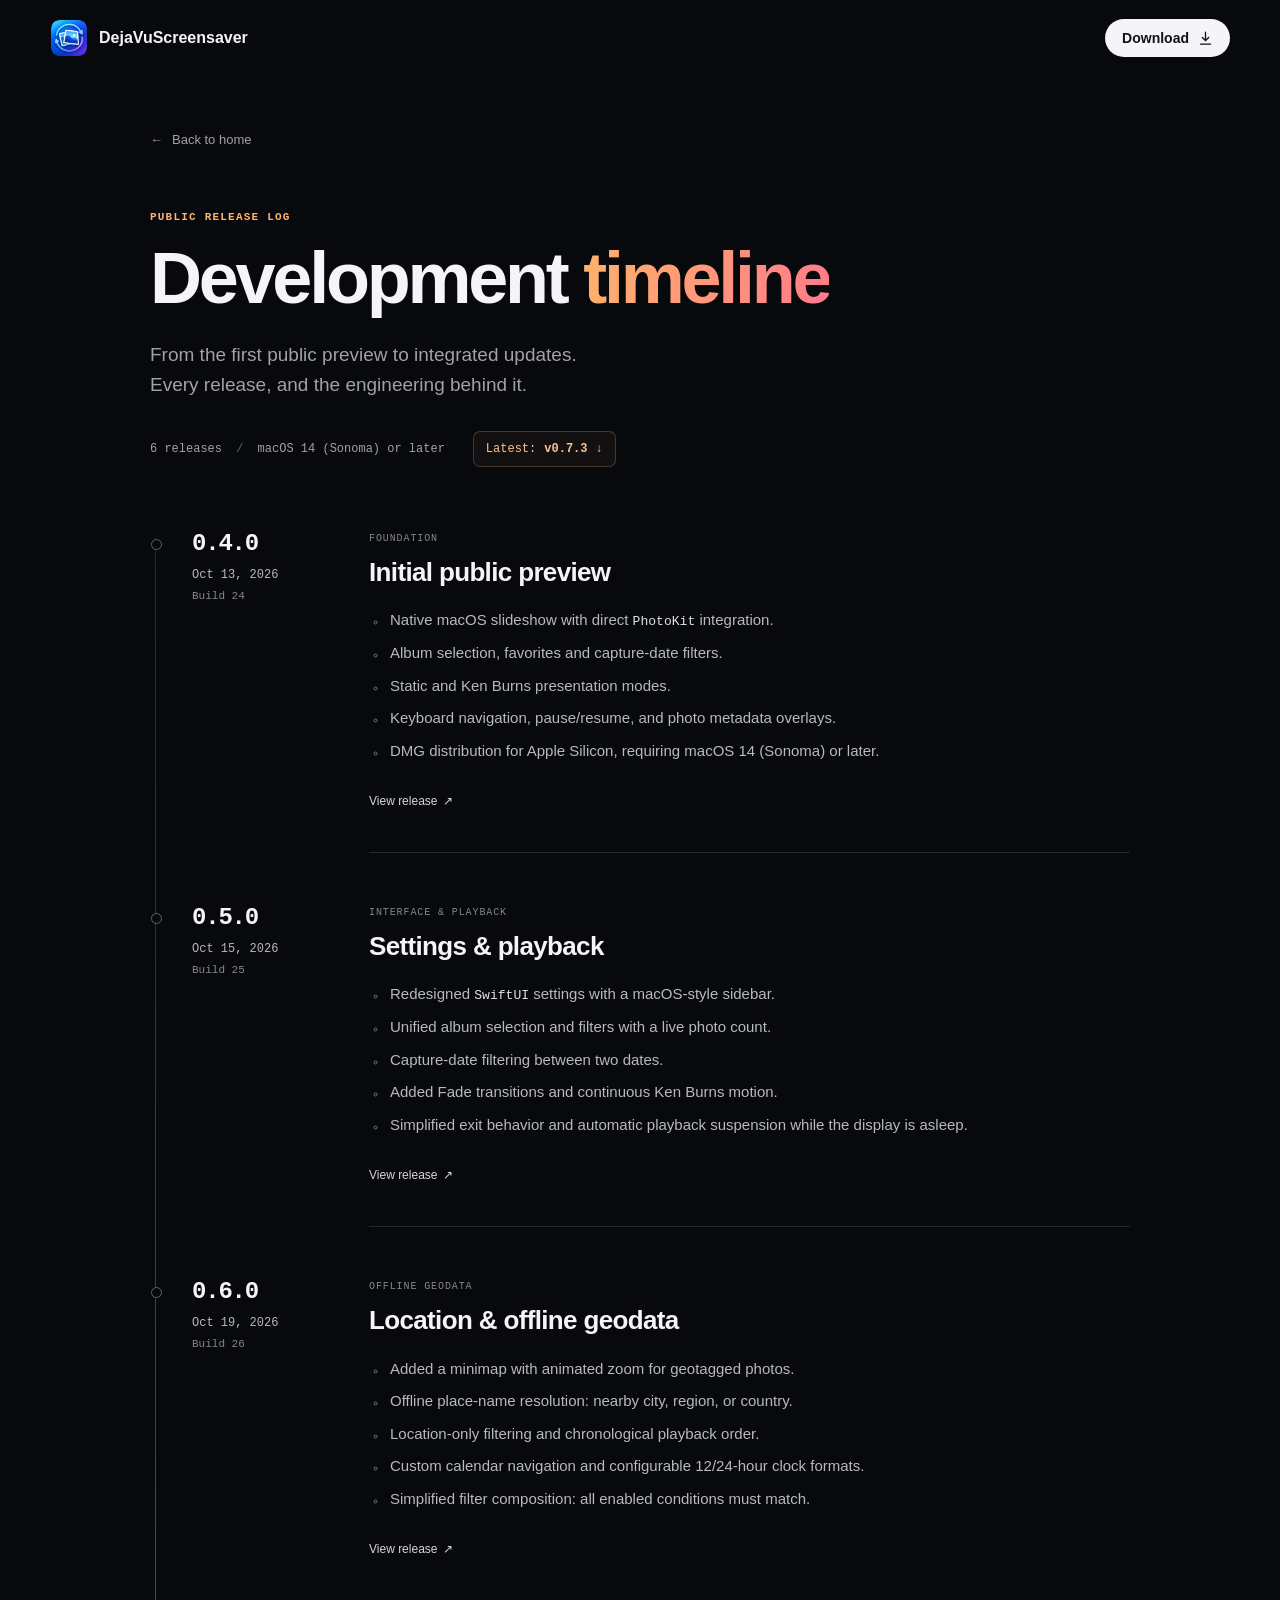
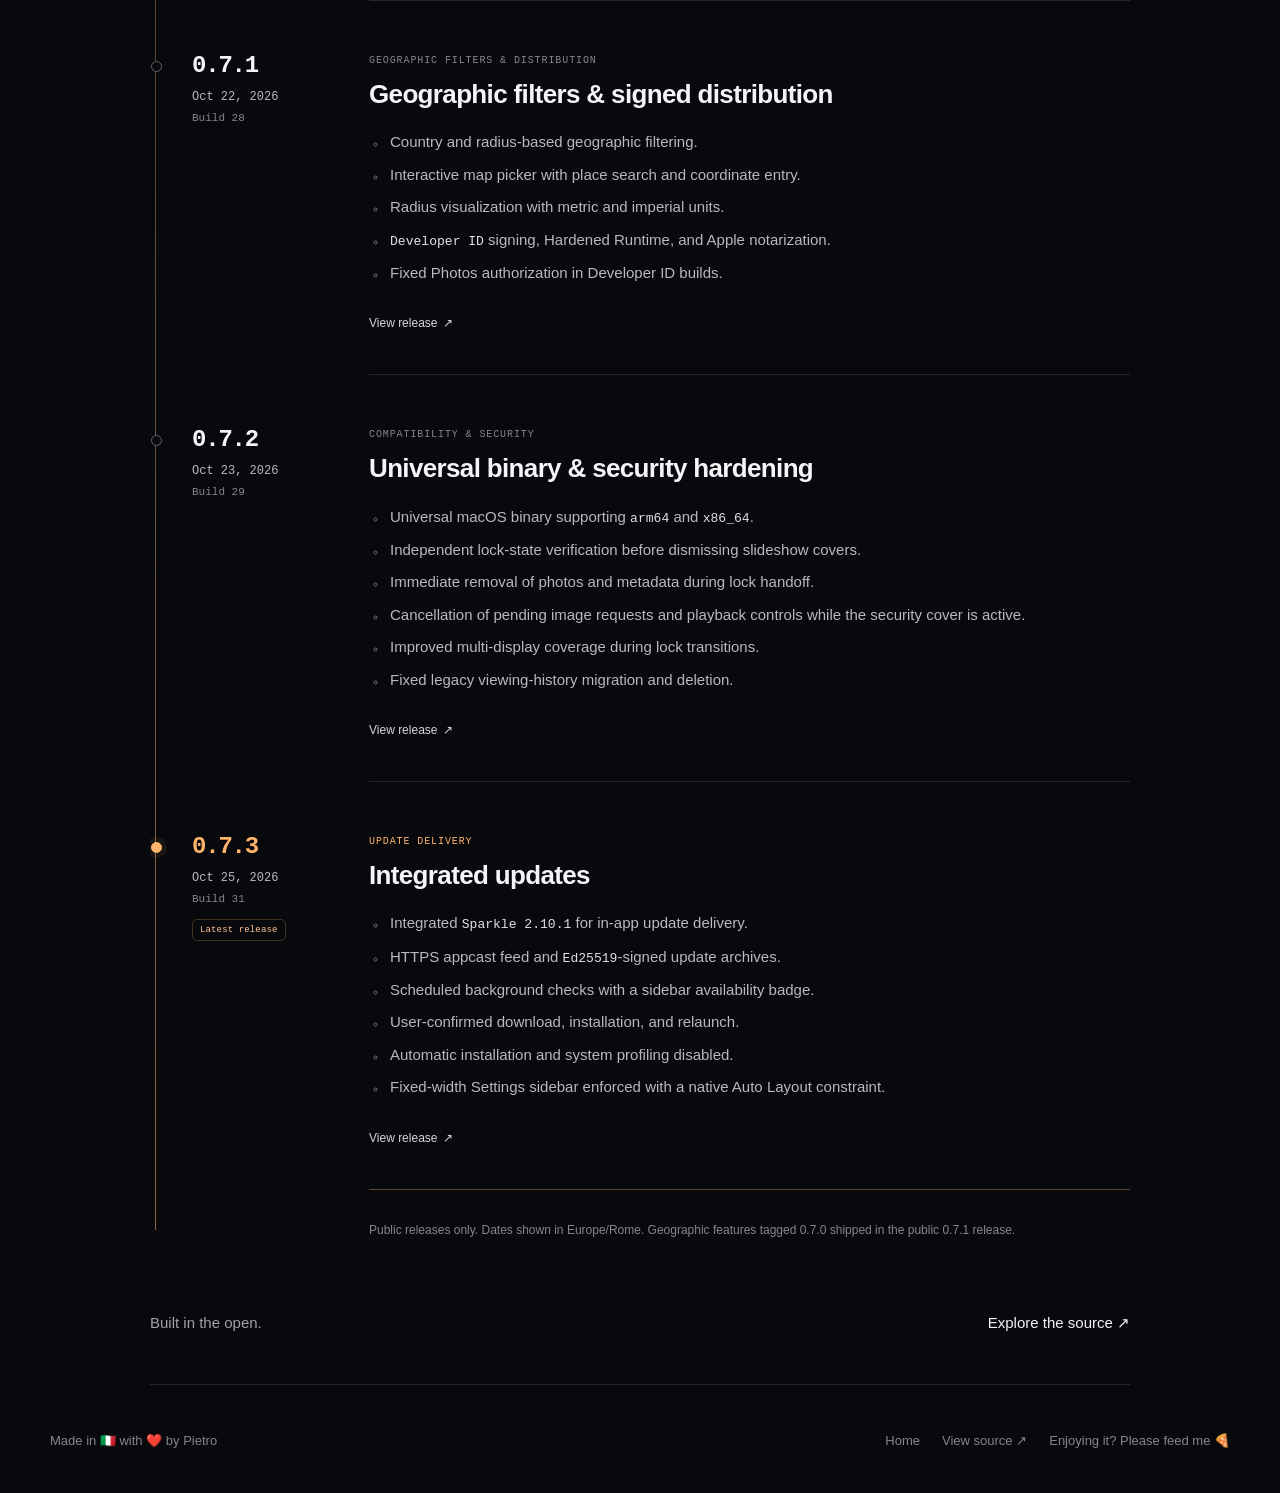
==== development-timeline.html @ b0cbb71b "Include Sonoma name in macOS 14 requirements" ====
<!doctype html>
<html lang="en">
<head>
  <meta charset="utf-8">
  <meta name="viewport" content="width=device-width, initial-scale=1">
  <meta http-equiv="Content-Security-Policy" content="default-src 'self'; script-src 'none'; style-src 'self'; img-src 'self'; object-src 'none'; base-uri 'none'; form-action 'none'">
  <meta name="description" content="The DejaVuScreensaver development timeline: public releases, native macOS features, security improvements, and integrated updates.">
  <meta name="theme-color" content="#08090c">
  <title>Development timeline — DejaVuScreensaver</title>
  <link rel="canonical" href="https://dejavuscreensaver.github.io/development-timeline.html">
  <link rel="icon" href="assets/app-icon.png">
  <link rel="stylesheet" href="styles.css?v=20261023c">
  <link rel="stylesheet" href="timeline.css?v=20261025">
</head>
<body class="timeline-page">
  <a class="skip-link" href="#timeline">Skip to releases</a>
  <header class="nav shell">
    <a class="brand" href="index.html" aria-label="DejaVuScreensaver home">
      <img src="assets/app-icon.png" alt="" width="38" height="38">
      <span>DejaVuScreensaver</span>
    </a>
    <nav aria-label="Primary navigation">
      <a class="nav-download" href="https://github.com/DejaVuScreensaver/DejaVuScreensaver/releases/latest/download/DejaVuScreensaver.dmg" target="_blank" rel="noopener noreferrer">
        <span>Download</span>
        <svg viewBox="0 0 24 24" aria-hidden="true"><path d="M12 3v12m0 0 4.5-4.5M12 15l-4.5-4.5M5 20h14"/></svg>
      </a>
    </nav>
  </header>

  <main class="timeline-shell shell">
    <header class="timeline-intro">
      <a class="back-link" href="index.html"><span aria-hidden="true">←</span> Back to home</a>
      <p class="eyebrow">Public release log</p>
      <h1>Development <span>timeline</span></h1>
      <p class="timeline-lede">From the first public preview to integrated updates.<br> Every release, and the engineering behind it.</p>
      <div class="timeline-summary">
        <span>6 releases <span aria-hidden="true">/</span> macOS 14 (Sonoma) or later</span>
        <a href="#v0-7-3">Latest: <strong>v0.7.3</strong> <span aria-hidden="true">↓</span></a>
      </div>
    </header>

    <ol class="release-timeline" id="timeline" aria-label="Public releases, oldest to newest">
      <li class="timeline-entry" id="v0-4-0">
        <div class="release-meta">
          <span class="release-version-label">0.4.0</span>
          <time datetime="2026-10-13">Oct 13, 2026</time>
          <span class="release-build">Build 24</span>
        </div>
        <article class="release-content" aria-labelledby="release-040-title">
          <p class="release-category">Foundation</p>
          <h2 id="release-040-title">Initial public preview</h2>
          <ul>
            <li>Native macOS slideshow with direct <code>PhotoKit</code> integration.</li>
            <li>Album selection, favorites and capture-date filters.</li>
            <li>Static and Ken Burns presentation modes.</li>
            <li>Keyboard navigation, pause/resume, and photo metadata overlays.</li>
            <li>DMG distribution for Apple Silicon, requiring macOS 14 (Sonoma) or later.</li>
          </ul>
          <a class="release-link" href="https://github.com/DejaVuScreensaver/DejaVuScreensaver/releases/tag/v0.4.0" target="_blank" rel="noopener noreferrer" aria-label="View the 0.4.0 release on GitHub">View release <span aria-hidden="true">↗</span></a>
        </article>
      </li>

      <li class="timeline-entry" id="v0-5-0">
        <div class="release-meta">
          <span class="release-version-label">0.5.0</span>
          <time datetime="2026-10-15">Oct 15, 2026</time>
          <span class="release-build">Build 25</span>
        </div>
        <article class="release-content" aria-labelledby="release-050-title">
          <p class="release-category">Interface &amp; playback</p>
          <h2 id="release-050-title">Settings &amp; playback</h2>
          <ul>
            <li>Redesigned <code>SwiftUI</code> settings with a macOS-style sidebar.</li>
            <li>Unified album selection and filters with a live photo count.</li>
            <li>Capture-date filtering between two dates.</li>
            <li>Added Fade transitions and continuous Ken Burns motion.</li>
            <li>Simplified exit behavior and automatic playback suspension while the display is asleep.</li>
          </ul>
          <a class="release-link" href="https://github.com/DejaVuScreensaver/DejaVuScreensaver/releases/tag/v0.5.0" target="_blank" rel="noopener noreferrer" aria-label="View the 0.5.0 release on GitHub">View release <span aria-hidden="true">↗</span></a>
        </article>
      </li>

      <li class="timeline-entry" id="v0-6-0">
        <div class="release-meta">
          <span class="release-version-label">0.6.0</span>
          <time datetime="2026-10-19">Oct 19, 2026</time>
          <span class="release-build">Build 26</span>
        </div>
        <article class="release-content" aria-labelledby="release-060-title">
          <p class="release-category">Offline geodata</p>
          <h2 id="release-060-title">Location &amp; offline geodata</h2>
          <ul>
            <li>Added a minimap with animated zoom for geotagged photos.</li>
            <li>Offline place-name resolution: nearby city, region, or country.</li>
            <li>Location-only filtering and chronological playback order.</li>
            <li>Custom calendar navigation and configurable 12/24-hour clock formats.</li>
            <li>Simplified filter composition: all enabled conditions must match.</li>
          </ul>
          <a class="release-link" href="https://github.com/DejaVuScreensaver/DejaVuScreensaver/releases/tag/v0.6.0" target="_blank" rel="noopener noreferrer" aria-label="View the 0.6.0 release on GitHub">View release <span aria-hidden="true">↗</span></a>
        </article>
      </li>

      <li class="timeline-entry" id="v0-7-1">
        <div class="release-meta">
          <span class="release-version-label">0.7.1</span>
          <time datetime="2026-10-22">Oct 22, 2026</time>
          <span class="release-build">Build 28</span>
        </div>
        <article class="release-content" aria-labelledby="release-071-title">
          <p class="release-category">Geographic filters &amp; distribution</p>
          <h2 id="release-071-title">Geographic filters &amp; signed distribution</h2>
          <ul>
            <li>Country and radius-based geographic filtering.</li>
            <li>Interactive map picker with place search and coordinate entry.</li>
            <li>Radius visualization with metric and imperial units.</li>
            <li><code>Developer ID</code> signing, Hardened Runtime, and Apple notarization.</li>
            <li>Fixed Photos authorization in Developer ID builds.</li>
          </ul>
          <a class="release-link" href="https://github.com/DejaVuScreensaver/DejaVuScreensaver/releases/tag/v0.7.1" target="_blank" rel="noopener noreferrer" aria-label="View the 0.7.1 release on GitHub">View release <span aria-hidden="true">↗</span></a>
        </article>
      </li>

      <li class="timeline-entry" id="v0-7-2">
        <div class="release-meta">
          <span class="release-version-label">0.7.2</span>
          <time datetime="2026-10-23">Oct 23, 2026</time>
          <span class="release-build">Build 29</span>
        </div>
        <article class="release-content" aria-labelledby="release-072-title">
          <p class="release-category">Compatibility &amp; security</p>
          <h2 id="release-072-title">Universal binary &amp; security hardening</h2>
          <ul>
            <li>Universal macOS binary supporting <code>arm64</code> and <code>x86_64</code>.</li>
            <li>Independent lock-state verification before dismissing slideshow covers.</li>
            <li>Immediate removal of photos and metadata during lock handoff.</li>
            <li>Cancellation of pending image requests and playback controls while the security cover is active.</li>
            <li>Improved multi-display coverage during lock transitions.</li>
            <li>Fixed legacy viewing-history migration and deletion.</li>
          </ul>
          <a class="release-link" href="https://github.com/DejaVuScreensaver/DejaVuScreensaver/releases/tag/v0.7.2" target="_blank" rel="noopener noreferrer" aria-label="View the 0.7.2 release on GitHub">View release <span aria-hidden="true">↗</span></a>
        </article>
      </li>

      <li class="timeline-entry is-latest" id="v0-7-3">
        <div class="release-meta">
          <span class="release-version-label">0.7.3</span>
          <time datetime="2026-10-25">Oct 25, 2026</time>
          <span class="release-build">Build 31</span>
          <span class="latest-badge">Latest release</span>
        </div>
        <article class="release-content" aria-labelledby="release-073-title">
          <p class="release-category">Update delivery</p>
          <h2 id="release-073-title">Integrated updates</h2>
          <ul>
            <li>Integrated <code>Sparkle 2.10.1</code> for in-app update delivery.</li>
            <li>HTTPS appcast feed and <code>Ed25519</code>-signed update archives.</li>
            <li>Scheduled background checks with a sidebar availability badge.</li>
            <li>User-confirmed download, installation, and relaunch.</li>
            <li>Automatic installation and system profiling disabled.</li>
            <li>Fixed-width Settings sidebar enforced with a native Auto Layout constraint.</li>
          </ul>
          <a class="release-link" href="https://github.com/DejaVuScreensaver/DejaVuScreensaver/releases/tag/v0.7.3" target="_blank" rel="noopener noreferrer" aria-label="View the 0.7.3 release on GitHub">View release <span aria-hidden="true">↗</span></a>
        </article>
      </li>
    </ol>
    <p class="timeline-note">Public releases only. Dates shown in Europe/Rome. Geographic features tagged 0.7.0 shipped in the public 0.7.1 release.</p>
    <div class="timeline-end">
      <span>Built in the open.</span>
      <a href="https://github.com/DejaVuScreensaver/DejaVuScreensaver" target="_blank" rel="noopener noreferrer">Explore the source <span aria-hidden="true">↗</span></a>
    </div>
  </main>

  <footer class="shell">
    <span>Made in 🇮🇹 with ❤️ by <a href="https://www.linkedin.com/in/pietro-michelini-dev/" target="_blank" rel="noopener noreferrer">Pietro</a></span>
    <div>
      <a href="index.html">Home</a>
      <a href="https://github.com/DejaVuScreensaver/DejaVuScreensaver" target="_blank" rel="noopener noreferrer">View source ↗</a>
      <a href="https://ko-fi.com/feedpippopizza">Enjoying it? Please feed me 🍕</a>
    </div>
  </footer>
</body>
</html>
---- styles.css ----
:root {
  color-scheme: dark;
  --bg: #08090c;
  --surface: #121318;
  --surface-2: #1a1b21;
  --line: rgba(255, 255, 255, .12);
  --text: #f5f5f7;
  --muted: #a1a1a8;
  --blue: #78a2ff;
  --max: 1180px;
}

* { box-sizing: border-box; }
html { scroll-behavior: smooth; }
body {
  margin: 0;
  background: var(--bg);
  color: var(--text);
  font-family: -apple-system, BlinkMacSystemFont, "SF Pro Text", "Helvetica Neue", Helvetica, Arial, sans-serif;
  -webkit-font-smoothing: antialiased;
}
a { color: inherit; }
button, a { -webkit-tap-highlight-color: transparent; }
.shell { width: min(calc(100% - 48px), var(--max)); margin-inline: auto; }

.nav { height: 76px; display: flex; align-items: center; justify-content: space-between; }
.brand { display: flex; align-items: center; gap: 11px; text-decoration: none; font-weight: 680; }
.brand img { border-radius: 10px; }
.nav nav { display: flex; align-items: center; gap: 26px; }
.nav nav a { color: var(--muted); text-decoration: none; font-size: 14px; }
.nav nav a:hover { color: var(--text); }
.nav-download { display: inline-flex; align-items: center; gap: 8px; }
.nav nav .nav-download { min-height: 38px; padding: 0 16px 0 17px; border-radius: 999px; background: var(--text); color: #111216; font-weight: 650; }
.nav nav .nav-download:hover { background: #fff; color: #111216; }
.nav-download svg, .button svg { width: 17px; height: 17px; flex: 0 0 auto; display: block; fill: none; stroke: currentColor; stroke-width: 1.9; stroke-linecap: round; stroke-linejoin: round; }

.hero { min-height: 650px; padding: 110px 0 120px; display: grid; grid-template-columns: minmax(0, 1fr) minmax(0, 1fr); gap: 56px; align-items: center; }
.hero-copy { max-width: 900px; }
.eyebrow { margin: 0 0 18px; color: #9cb7ff; font-size: 12px; font-weight: 720; letter-spacing: .11em; text-transform: uppercase; }
.eyebrow a { color: inherit; text-decoration: underline; text-decoration-color: rgba(156,183,255,.4); text-underline-offset: 3px; }
.eyebrow a:hover { color: #c3d3ff; text-decoration-color: currentColor; }
h1, h2, h3, p { margin-top: 0; }
.hero h1 { max-width: 860px; margin-bottom: 28px; font-family: -apple-system, BlinkMacSystemFont, "SF Pro Display", "Helvetica Neue", Helvetica, Arial, sans-serif; font-size: clamp(44px, 4.6vw, 66px); font-weight: 700; line-height: 1.02; letter-spacing: -.035em; }
.hero-phrase { display: block; }
.hero-phrase span { display: inline-block; padding-bottom: .1em; margin-bottom: -.1em; -webkit-background-clip: text; background-clip: text; color: transparent; animation: wordIn 2.7s cubic-bezier(.2, .7, .2, 1) both; }
.hero-phrase span:nth-child(1) { background-image: linear-gradient(90deg, #ffb36b, #ffa073); animation-delay: .75s; }
.hero-phrase span:nth-child(2) { background-image: linear-gradient(90deg, #ffa073, #ff8d7e); animation-delay: 1.35s; }
.hero-phrase span:nth-child(3) { background-image: linear-gradient(90deg, #ff8d7e, #ff7a8a); animation-delay: 1.95s; }
@keyframes wordIn { from { opacity: 0; transform: translateY(.4em); filter: blur(10px); } to { opacity: 1; transform: none; filter: blur(0); } }
/* Hero, right column: Apple Community posts, styled like the forum, dropped onto a pile one at a time (script.js). */
main { overflow-x: clip; }
.hero-posts { min-width: 0; }
.hero-posts-title { margin: 0 0 4px; color: #d6d6db; font-size: 15px; font-weight: 600; text-align: center; }
.hero-posts-sub { margin: 0 0 6px; color: var(--muted); font-size: 13px; text-align: center; }
.post-pile { position: relative; min-height: 460px; }
.post { position: absolute; top: 24px; left: 0; right: 0; max-width: 540px; margin: 0 auto; padding: 1.6em 1.75em 1.5em; display: block; border-radius: 14px; background: #fff; color: #1d1d1f; font: 400 15px/1.47 -apple-system, BlinkMacSystemFont, "SF Pro Text", "Helvetica Neue", Helvetica, Arial, sans-serif; letter-spacing: -.022em; text-decoration: none; box-shadow: 0 22px 48px rgba(0,0,0,.5), 0 2px 6px rgba(0,0,0,.3); opacity: 0; transition: transform .8s cubic-bezier(.2, .8, .2, 1), opacity .5s ease; }
.post:first-child { opacity: 1; }
.post-author { display: flex; align-items: center; gap: .75em; }
.post-avatar { flex: none; width: 2.65em; height: 2.65em; display: grid; place-items: center; border-radius: 50%; background: linear-gradient(#a6a6ab, #858589); color: #fff; font: 600 1.15em/1 ui-rounded, "SF Pro Rounded", -apple-system, BlinkMacSystemFont, "Helvetica Neue", Arial, sans-serif; letter-spacing: 0; }
.post-author b { color: #333; font-weight: 600; }
.post-muted { color: #6e6e73; }
.post-author small, .post-sig, .post-time { display: block; color: #6e6e73; font-size: .706em; letter-spacing: -.01em; line-height: 1.33; }
.post-title { display: block; margin: .5em 0 .35em; font: 600 1.88em/1.125 -apple-system, BlinkMacSystemFont, "SF Pro Display", "Helvetica Neue", Helvetica, Arial, sans-serif; letter-spacing: .004em; }
.post-body { display: block; margin-bottom: 1em; }
.post-sig { margin-bottom: .3em; font-style: italic; }
.post mark { padding: 0 .1em; background: linear-gradient(rgba(255, 214, 10, .55), rgba(255, 214, 10, .55)) no-repeat 0 0 / 0 100%; color: inherit; }
.post.is-top mark { background-size: 100% 100%; transition: background-size .9s ease .7s; }
.post-actions { display: flex; align-items: center; gap: .7em; margin-top: 1.4em; }
.post-metoo, .post-reply { padding: .47em .94em; border: 1px solid #0066cc; border-radius: 980px; color: #0066cc; line-height: 1.18; white-space: nowrap; }
.post-metoo svg { width: 1.1em; height: 1.1em; margin-right: .15em; vertical-align: -.15em; fill: none; stroke: currentColor; stroke-width: 1.6; stroke-linecap: round; stroke-linejoin: round; }
.post-reply { border-color: transparent; background: #0071e3; color: #fff; opacity: .42; }
.post-source { margin-left: auto; color: #0066cc; font-size: .87em; white-space: nowrap; }
.post:hover .post-source, .post:focus-visible .post-source { text-decoration: underline; }
.post:focus-visible { outline: 3px solid var(--blue); outline-offset: 4px; }
.pile-nav { display: flex; justify-content: center; gap: 12px; }
.pile-btn { width: 34px; height: 34px; display: grid; place-items: center; padding: 0; border: .5px solid rgba(255,255,255,.16); border-radius: 50%; background: rgba(255,255,255,.08); color: #f5f5f7; cursor: pointer; -webkit-backdrop-filter: blur(20px) saturate(1.8); backdrop-filter: blur(20px) saturate(1.8); box-shadow: inset 0 .5px 0 rgba(255,255,255,.12), 0 4px 12px rgba(0,0,0,.25); transition: background .15s ease, transform .15s ease; }
.pile-btn svg { width: 14px; height: 14px; fill: none; stroke: currentColor; stroke-width: 2; stroke-linecap: round; stroke-linejoin: round; }
.pile-btn:hover { background: rgba(255,255,255,.16); }
.pile-btn:active { background: rgba(255,255,255,.24); transform: scale(.92); transition-duration: .06s; }
.pile-btn:focus-visible { outline: 3px solid var(--blue); outline-offset: 2px; }
.lede { max-width: 730px; color: var(--muted); font-size: 21px; line-height: 1.55; }
kbd { padding: .1em .42em; border: 1px solid #44464d; border-bottom-width: 2px; border-radius: 6px; background: #24262c; color: #efeff1; font: inherit; font-size: .78em; }
.actions { display: flex; align-items: flex-start; flex-wrap: wrap; gap: 11px; margin-top: 34px; }
.download-action { display: grid; gap: 7px; }
.download-action small { color: #777981; font-size: 11px; text-align: center; }
.dl-count b { color: #c9cad0; font-weight: 600; font-variant-numeric: tabular-nums; }
.dl-count:not([hidden]) { animation: dlIn .6s ease both; }
@keyframes dlIn { from { opacity: 0; } to { opacity: 1; } }
.button { min-height: 50px; padding: 0 21px; border: 1px solid var(--line); border-radius: 999px; display: inline-flex; align-items: center; justify-content: center; gap: 18px; text-decoration: none; font-weight: 650; transition: transform .2s ease, background .2s ease; }
.button:hover { transform: translateY(-1px); }
.button.primary { background: var(--text); color: #111216; }
.button.secondary { gap: 10px; background: rgba(255,255,255,.055); color: #e6e6e8; }
.mobile-notice { display: none; }

.demo-section { --demo-fit: max(560px, (100svh - 101px) * .934); padding: 112px 0; border-top: 1px solid var(--line); }
.install { padding: 112px 0; border-top: 1px solid var(--line); }
.install h2 { margin-bottom: 0; font-family: -apple-system, BlinkMacSystemFont, "SF Pro Display", "Helvetica Neue", Helvetica, Arial, sans-serif; font-size: clamp(40px, 5.2vw, 67px); letter-spacing: -.03em; line-height: 1.05; }
.imac { --imac-w: min(92%, 1020px, var(--demo-fit)); position: relative; z-index: 4; width: var(--imac-w); margin: calc(var(--imac-w) * -.0973) auto 20px; filter: drop-shadow(0 38px 48px rgba(0,0,0,.42)); }
.imac::before { position: absolute; z-index: 0; top: -26%; bottom: -4%; left: 50%; width: min(134%, 100vw - 20px); transform: translateX(-50%); background: radial-gradient(closest-side, rgba(255, 204, 96, .12) 62%, rgba(255, 204, 96, .05) 82%, transparent); content: ""; pointer-events: none; }
.imac-photo { position: relative; z-index: 1; width: 100%; display: block; pointer-events: none; }
.demo-frame { position: absolute; z-index: 2; top: 13.8%; left: 4.1%; width: 91.8%; height: 51.8%; overflow: hidden; background: #000; }
.slide { position: absolute; inset: -2%; opacity: 0; background-size: cover; background-position: center; transition: opacity .7s ease; }
.slide.active { opacity: 1; }
.slide-one { background-image: linear-gradient(rgba(0,0,0,.03), rgba(0,0,0,.2)), url("assets/demo-dinner.jpg"); }
.slide-two { background-image: linear-gradient(rgba(0,0,0,.02), rgba(0,0,0,.19)), url("assets/demo-beach.jpg"); }
.slide-three { background-image: linear-gradient(rgba(0,0,0,.03), rgba(0,0,0,.2)), url("assets/demo-hike.jpg"); }
.demo-time { position: absolute; top: 6%; left: 50%; transform: translateX(-50%); font-size: clamp(30px, 4.2vw, 58px); font-weight: 600; letter-spacing: -.05em; text-shadow: 0 3px 22px rgba(0,0,0,.72); font-variant-numeric: tabular-nums; }
.demo-meta, .demo-count { position: absolute; bottom: 4%; padding: 10px 14px; border-radius: 999px; background: rgba(0,0,0,.55); backdrop-filter: blur(16px); font-size: clamp(11px, 1.15vw, 14px); }
.demo-meta { left: 3%; display: flex; gap: 8px 15px; flex-wrap: wrap; max-width: 70%; }
.demo-meta span + span::before { content: "·"; margin-right: 15px; color: #a8a8ad; }
.demo-count { right: 3%; }
.demo-frame.ken-burns .slide.active { animation: kenBurns 5s linear both; }
@keyframes kenBurns { from { transform: scale(1); } to { transform: scale(1.075) translate(1%, -1%); } }
/* Scales with the iMac (JS sets --panel-s, min .8) and moves up only if it would cover the arrow keys. */
.demo-settings-overlay { position: absolute; z-index: 4; top: min(78%, 110% - 327px * var(--panel-s, 1)); right: -2%; width: 428px; transform: scale(var(--panel-s, 1)); transform-origin: 100% 0; }
.demo-settings-window { overflow: hidden; border: 1px solid #55565b; border-radius: 12px; background: #292a2d; box-shadow: 0 28px 70px rgba(0,0,0,.58), 0 1px rgba(255,255,255,.1) inset; filter: none; }
.demo-settings-window .window-bar { height: 34px; }
.demo-settings-window .window-bar b { font-size: 11px; }
.demo-settings-body { padding: 16px; display: grid; gap: 13px; background: #292a2d; color: #ededf0; font-size: 12px; }
.setting-row { display: grid; grid-template-columns: 100px 1fr; align-items: center; gap: 12px; font-weight: 600; }
.segmented-control { padding: 2px; display: grid; grid-template-columns: 1fr 1fr; border: 1px solid #595a5f; border-radius: 7px; background: #393a3e; }
.segmented-control button { min-height: 27px; border: 0; border-radius: 5px; background: transparent; color: #d9d9dc; font: inherit; cursor: pointer; }
.segmented-control button.active { background: #77787c; color: white; box-shadow: 0 1px 2px rgba(0,0,0,.4); }
.setting-check { display: flex; align-items: center; gap: 8px; font-weight: 580; }
.setting-check input, .detail-options input { width: 16px; height: 16px; margin: 0; accent-color: #3285ed; }
.detail-options { margin: 0; padding: 12px; border: 1px solid #48494e; border-radius: 8px; display: grid; gap: 9px; background: rgba(255,255,255,.015); }
.detail-options legend { padding: 0 6px; color: #b7b7bc; font-size: 11px; }
.detail-options label { display: flex; align-items: center; gap: 8px; color: #dedee1; font-size: 11px; }
.demo-simplified-note { margin: 0; color: #777981; font-size: 10px; text-align: right; }
.demo-toolbar { position: relative; z-index: 3; width: min(54%, var(--demo-fit) * .625); margin: max(-88px, var(--demo-fit) * -.0863) auto 0; }
.space-label { margin-left: 7px; color: inherit; font-size: 12px; }
.keyboard-controls p { margin: 18px 0 0; color: #777981; font-size: 12px; text-align: center; }
.keyboard { position: relative; isolation: isolate; width: 100%; }
.keyboard img { width: 100%; display: block; filter: saturate(.72) brightness(.84); opacity: .9; }
.keyboard-key { position: absolute; z-index: 2; display: grid; place-items: center; border: 2px solid rgba(130,176,255,.92); border-radius: 7px; background: rgba(49,111,227,.3); color: white; font: 650 14px/1 -apple-system, BlinkMacSystemFont, sans-serif; cursor: pointer; box-shadow: 0 0 0 3px rgba(81,137,255,.18), 0 7px 16px rgba(0,0,0,.28); transition: background .18s ease, transform .18s ease, box-shadow .18s ease; }
.keyboard-key:hover, .keyboard-key:focus-visible { background: rgba(65,132,255,.58); box-shadow: 0 0 0 4px rgba(90,148,255,.28), 0 9px 20px rgba(0,0,0,.32); outline: none; }
.keyboard-key.active { background: rgba(255,255,255,.76); color: #0c1018; border-color: white; }
.keyboard-key:active, .keyboard-key.is-pressed { background: #fff; color: #0c1018; border-color: #fff; box-shadow: 0 0 0 4px rgba(255,255,255,.22), 0 0 22px rgba(255,255,255,.35); transform: translateY(2px); transition-duration: .06s; }
.key-space { left: 30.1%; top: 83.4%; width: 33.1%; height: 13.4%; display: flex; gap: 2px; }
.key-left { left: 79.5%; top: 83.4%; width: 6.05%; height: 13.4%; }
.key-right { left: 93.1%; top: 83.4%; width: 5.9%; height: 13.4%; }
.real-settings { width: min(100%, 681px); margin: 160px auto 0; }
.real-settings figcaption { margin-bottom: 20px; color: #777981; font-size: 12px; text-align: center; }
.real-settings-window { position: relative; border-radius: 13px; overflow: hidden; box-shadow: 0 22px 70px rgba(0,0,0,.55); }
.real-settings video { width: 100%; height: auto; display: block; }
.real-settings img { width: 100%; height: auto; display: block; }
.settings-reveal { position: relative; }
.mac-menubar { position: relative; z-index: 2; height: 29px; margin-bottom: 12px; display: flex; align-items: center; justify-content: flex-end; gap: 20px; padding-right: 6px; color: #fff; font: 500 13px/1 -apple-system, BlinkMacSystemFont, "SF Pro Text", "Helvetica Neue", sans-serif; }
.mac-menubar img { display: block; }
.mb-app { position: relative; display: grid; place-items: center; width: 40px; height: 22px; margin-right: -10px; border-radius: 999px; transition: background .08s; }
.mb-app.is-active { background: rgba(255,255,255,.22); }
.mb-clock { margin-left: 2px; white-space: pre; font-variant-numeric: tabular-nums; }
.mb-menu { position: absolute; top: 28px; left: -2px; width: 176px; padding: 5px; display: grid; border: 1px solid rgba(255,255,255,.14); border-radius: 12px; background: rgba(40,40,44,.86); -webkit-backdrop-filter: blur(24px) saturate(1.6); backdrop-filter: blur(24px) saturate(1.6); box-shadow: 0 12px 36px rgba(0,0,0,.55); font-weight: 400; letter-spacing: -.01em; opacity: 0; visibility: hidden; transition: opacity .12s, visibility .12s; }
.mb-app.is-open .mb-menu { opacity: 1; visibility: visible; }
.mb-app.is-closing .mb-menu { transition-duration: .25s; }
.mb-menu span { height: 24px; padding: 0 9px; display: flex; align-items: center; border-radius: 7px; color: rgba(255,255,255,.92); white-space: nowrap; }
.mb-menu span.is-hover { background: #2a62c9; color: #fff; }
.mb-menu .is-disabled { color: rgba(255,255,255,.32); }
.mb-menu i { height: 1px; margin: 5px 9px; background: rgba(255,255,255,.14); }
.mb-cursor { display: none; }
.settings-reveal.is-ready .mb-cursor { position: absolute; z-index: 3; top: 0; left: 0; display: block; width: 11px; height: 18px; filter: drop-shadow(0 1px 1.5px rgba(0,0,0,.45)); pointer-events: none; opacity: 0; transition: opacity .3s; }
.settings-reveal.is-playing .mb-cursor { opacity: 1; }
.settings-reveal.is-open .mb-cursor { opacity: 0; }
.settings-reveal.is-ready .real-settings-window { opacity: 0; transform: scale(.94); transform-origin: 50% 0; transition: opacity .3s ease, transform .45s cubic-bezier(.2, .8, .2, 1); }
.settings-reveal.is-open .real-settings-window { opacity: 1; transform: none; }
.install { display: grid; grid-template-columns: .78fr 1.22fr; gap: 74px; align-items: start; }
.install-copy { position: sticky; top: 40px; }
.install-toggle { display: none; }
.install-copy > p:not(.eyebrow) { margin-top: 25px; color: var(--muted); line-height: 1.6; }
.text-link { color: #b2c5ff; text-underline-offset: 4px; }
.install-steps { list-style: none; padding: 0; margin: 0; display: grid; gap: 16px; }
.install-steps li { min-height: 230px; padding: 26px; display: grid; grid-template-columns: 40px 1fr; gap: 16px 18px; border-top: 1px solid var(--line); }
.install-steps li:first-child { border-top: 0; }
.install-steps li:last-child { min-height: 0; padding-bottom: 0; }
.step-number { width: 34px; height: 34px; display: grid; place-items: center; border-radius: 50%; background: #272930; font-weight: 700; }
.step-copy strong { display: block; margin: 5px 0 8px; font-size: 19px; }
.step-copy p { margin-bottom: 0; color: var(--muted); line-height: 1.5; }
.finder-window, .settings-window, .security-panel, .warning-dialog { grid-column: 2; margin-top: 8px; border: 1px solid #515158; border-radius: 14px; overflow: hidden; background: #242529; box-shadow: 0 20px 50px rgba(0,0,0,.38), 0 1px rgba(255,255,255,.08) inset; }
.window-bar, .settings-toolbar { position: relative; height: 39px; display: grid; place-items: center; border-bottom: 1px solid #45464b; background: linear-gradient(#323338, #292a2e); }
.window-bar b { color: #d7d7da; font-size: 11px; font-weight: 560; }
.traffic-lights { position: absolute; left: 13px; display: flex; gap: 7px; }
.traffic-lights span { width: 11px; height: 11px; border-radius: 50%; background: #ff5f57; box-shadow: 0 .5px 1px rgba(0,0,0,.45); }
.traffic-lights span:nth-child(2) { background: #febc2e; }
.traffic-lights span:nth-child(3) { background: #28c840; }
.finder-content { min-height: 176px; padding: 25px 60px; display: flex; align-items: center; justify-content: space-between; background: #202125; }
.finder-item { min-width: 120px; display: grid; justify-items: center; gap: 10px; }
.finder-item img { width: 82px; height: 82px; object-fit: contain; }
.finder-item:first-child img { border-radius: 19px; }
.finder-item .applications-folder { width: 94px; height: 84px; border-radius: 0; }
.finder-item small { color: #ececef; font-size: 11px; text-shadow: 0 1px 3px rgba(0,0,0,.55); white-space: nowrap; }
.drag-arrow { color: #8a8b91; font-size: 32px; font-weight: 400; }
.settings-window { min-height: 275px; display: grid; grid-template: 39px 1fr / 37% 63%; background: #202125; }
.settings-toolbar { grid-column: 1 / -1; }
.settings-sidebar { padding: 12px 11px 15px; display: flex; flex-direction: column; gap: 4px; border-right: 1px solid #46474c; background: rgba(46,47,51,.92); color: #d1d1d5; font-size: 10px; }
.settings-title { display: flex; align-items: center; gap: 7px; margin: 0 3px 5px; color: #f3f3f5; }
.settings-title img { width: 23px; height: 23px; border-radius: 5px; }
.settings-title b { font-size: 12px; }
.settings-search { margin-bottom: 5px; padding: 5px 9px; border: 1px solid #505157; border-radius: 7px; background: #222327; color: #82838a; }
.settings-sidebar > span { padding: 6px 8px; border-radius: 7px; }
.settings-sidebar .selected { background: #0a74de; color: white; }
.settings-main { padding: 22px 20px; display: flex; flex-direction: column; gap: 12px; color: #d1d1d5; font-size: 10px; }
.settings-main > strong { margin-bottom: 3px; color: #f3f3f5; font-size: 17px; }
.settings-main > b { margin-top: 2px; color: #f1f1f3; font-size: 12px; }
.settings-group { display: grid; grid-template-columns: 1fr auto; border: 1px solid rgba(255,255,255,.08); border-radius: 9px; overflow: hidden; background: rgba(255,255,255,.055); }
.settings-group span, .settings-group i, .settings-group small { min-height: 29px; padding: 8px 10px; border-bottom: 1px solid rgba(255,255,255,.07); }
.settings-group span:nth-last-of-type(1), .settings-group i:last-child { border-bottom: 0; }
.settings-group i { color: #8f9097; font-size: 15px; font-style: normal; }
.settings-group small { grid-column: 1 / -1; color: #999aa1; font-size: 9px; }
.security-summary span { border-bottom: 0; }
.security-summary span { padding-right: 0; white-space: nowrap; }
.security-summary { display: flex; flex-wrap: wrap; align-items: center; justify-content: space-between; }
.security-summary small { grid-column: auto; border-bottom: 0; color: #d6d6da; font-size: 10px; }
.security-summary small, .allowed-row small { display: flex; align-items: center; gap: 6px; }
.popup-icon { flex: 0 0 auto; width: 15px; height: 15px; padding: 2px; border-radius: 50%; background: rgba(255,255,255,.13); fill: none; stroke: currentColor; stroke-width: 1.6; stroke-linecap: round; stroke-linejoin: round; }
.security-panel { min-height: 155px; padding: 22px; background: #292a2e; }
.security-panel > strong { display: block; margin-bottom: 13px; font-size: 15px; }
.security-row { padding-bottom: 16px; display: flex; align-items: center; justify-content: space-between; gap: 20px; border-bottom: 1px solid rgba(255,255,255,.1); }
.security-panel p { max-width: 420px; margin: 0; color: #c2c2c7; font-size: 11px; line-height: 1.45; }
.mac-button { flex: 0 0 auto; padding: 7px 14px; border-radius: 7px; background: #ececef; color: #141519; font-size: 11px; font-weight: 650; box-shadow: 0 1px 3px rgba(0,0,0,.45); }
.allowed-row { padding-top: 14px; display: flex; flex-wrap: wrap; align-items: center; justify-content: space-between; gap: 8px 20px; color: #ceced2; font-size: 10px; }
.allowed-row small { color: #d6d6da; font-size: 10px; }
.warning-dialog { min-height: 160px; padding: 22px; display: grid; grid-template-columns: 54px 1fr; gap: 16px; background: rgba(43,44,49,.96); backdrop-filter: blur(24px); }
.warning-dialog > img { width: 54px; height: 54px; border-radius: 13px; }
.warning-dialog strong { display: block; margin: 3px 0 8px; font-size: 14px; }
.warning-dialog p { margin: 0; color: #bebfc4; font-size: 11px; line-height: 1.48; }
.dialog-actions { grid-column: 2; place-self: end; width: fit-content; display: inline-flex; align-items: center; gap: 10px; }
.dialog-actions span { width: 96px; height: 30px; display: inline-grid; place-items: center; border: 1px solid #b9bac0; border-radius: 8px; background: linear-gradient(#f5f5f7, #d8d8dc); color: #17181b; font-size: 11px; font-weight: 640; box-shadow: 0 1px 2px rgba(0,0,0,.45), inset 0 1px rgba(255,255,255,.85); }
.dialog-actions .open-button { border-color: #0b6ed7; background: linear-gradient(#4a9dff, #0879ed); color: white; text-shadow: 0 -1px rgba(0,0,0,.2); }
.photos-access-flow { grid-column: 2; min-width: 0; margin-top: 8px; }
.photos-access-window { overflow: hidden; border: 1px solid #515158; border-radius: 14px; background: #202125; box-shadow: 0 20px 50px rgba(0,0,0,.38), 0 1px rgba(255,255,255,.08) inset; }
.photos-access-content { padding: 24px; }
.photos-source-label { display: block; margin-bottom: 12px; color: #d7d7da; font-size: 12px; font-weight: 650; }
.photos-access-row { display: flex; flex-wrap: wrap; align-items: center; justify-content: space-between; gap: 14px; padding: 16px; border: 1px solid rgba(255,255,255,.08); border-radius: 10px; background: rgba(255,255,255,.04); }
.photos-access-required, .photos-access-granted { display: flex; align-items: center; gap: 8px; font-size: 12px; font-weight: 550; }
.photos-access-required { color: #ffb348; }
.photos-access-flow svg { flex: 0 0 auto; width: 18px; height: 18px; fill: none; stroke: currentColor; stroke-width: 1.7; stroke-linecap: round; stroke-linejoin: round; }
.grant-access-button { margin-left: auto; padding: 7px 14px; border-radius: 7px; background: #3478f6; color: white; font-size: 12px; font-weight: 600; white-space: nowrap; box-shadow: 0 1px 2px rgba(0,0,0,.3), inset 0 1px rgba(255,255,255,.15); }
.photos-approval-hint { display: flex; align-items: center; justify-content: center; gap: 10px; margin: 22px 0 16px; color: var(--muted); font-size: 12px; }
.photos-approval-hint svg { color: #8a8b91; }
.photos-access-granted { justify-content: center; width: fit-content; margin: 0 auto; padding: 11px 16px; border: 1px solid rgba(81,208,128,.22); border-radius: 10px; background: rgba(81,208,128,.07); color: #74d89a; }

.final-cta { padding: 48px 0; display: grid; grid-template-columns: auto 1fr auto; align-items: center; gap: 24px; border-top: 1px solid var(--line); border-bottom: 1px solid var(--line); }
.final-cta img { border-radius: 18px; }
.final-cta h2 { margin: 0; font-family: -apple-system, BlinkMacSystemFont, "SF Pro Display", "Helvetica Neue", Helvetica, Arial, sans-serif; font-size: clamp(30px, 4vw, 50px); letter-spacing: -.03em; line-height: 1.05; text-wrap: balance; }
.final-cta p { margin: 8px 0 0; color: var(--muted); }
footer { padding: 48px 0; display: flex; align-items: center; justify-content: space-between; gap: 24px; color: #85868e; font-size: 13px; }
footer div { display: flex; flex-wrap: wrap; gap: 22px; }
footer a { text-decoration: none; }
footer a:hover { color: var(--text); }
.asset-credit { margin-top: -35px; padding-bottom: 34px; color: #606169; font-size: 10px; line-height: 1.45; }
.asset-credit a { color: #767882; text-underline-offset: 2px; }

[hidden] { display: none !important; }

@media (max-width: 1160px) {
  .demo-toolbar { width: min(50%, var(--demo-fit) * .625); margin-left: max(0px, (100% - var(--demo-fit)) / 2 - 4%); }
}

@media (max-width: 920px) {
  .hero { grid-template-columns: minmax(0, 1fr); gap: 40px; }
  .hero h1 { font-size: clamp(48px, 8vw, 70px); }
  .hero { min-height: 0; padding: 90px 0; }
  .imac { --imac-w: 86%; }
  .demo-settings-overlay { top: 78%; right: -2%; width: 46%; transform: none; }
  .demo-toolbar { width: 52%; margin-top: -62px; }
  .real-settings { margin-top: 130px; }
  .install { grid-template-columns: 1fr; gap: 42px; }
  .install-copy { position: static; }
  .final-cta { grid-template-columns: auto 1fr; }
  .final-cta .download-action { grid-column: 1 / -1; justify-self: start; }
}

@media (max-width: 620px) {
  .post { font-size: 12.5px; }
  .post-pile { min-height: 380px; }
  .shell { width: min(calc(100% - 28px), var(--max)); }
  .nav { height: 92px; }
  .brand span { display: none; }
  .brand img { width: 64px; height: 64px; border-radius: 0; }
  .nav nav .nav-download { min-height: 57px; padding: 0 24px 0 26px; gap: 11px; font-size: 21px; }
  .nav nav .nav-download svg { width: 25px; height: 25px; }
  .nav nav { gap: 8px; }
  .hero h1 { font-size: clamp(45px, 14vw, 62px); }
  .lede { font-size: 18px; }
  .actions { flex-direction: column; align-items: stretch; }
  .button { text-align: center; }
  .mobile-notice { margin: 4px 0 0; display: block; color: var(--muted); font-size: 14px; text-align: center; }
  .demo-section, .install { padding: 80px 0; }
  .hero { padding: 72px 0 80px; }
  .imac { --imac-w: 100%; }
  .imac::before { top: -18%; bottom: 0; }
  .slide { background-position: center; }
  .demo-meta { left: 4%; max-width: 72%; gap: 3px; border-radius: 14px; flex-direction: column; }
  .demo-meta span + span::before { display: none; }
  .demo-count { right: 4%; }
  .demo-settings-overlay, .demo-toolbar { display: none; }
  .real-settings { display: none; }
  .install-steps li { grid-template-columns: 34px 1fr; padding: 20px 0; }
  .install { gap: 0; }
  .install-toggle { display: flex; width: 100%; margin-top: 26px; font: inherit; font-weight: 650; cursor: pointer; }
  .install.is-collapsed .install-steps { display: none; }
  .install.is-collapsed { padding-bottom: 48px; }
  .install-toggle:focus:not(:focus-visible) { outline: none; }
  .install:not(.is-collapsed) .install-steps { margin-top: 32px; }
  .finder-window, .settings-window, .security-panel, .warning-dialog, .photos-access-flow { grid-column: 1 / -1; }
  .photos-access-content { padding: 18px; }
  .finder-content { padding: 25px 20px; }
  .finder-item { min-width: 0; }
  .final-cta { padding: 48px 0; grid-template-columns: 1fr; gap: 22px; }
  .final-cta img { width: 128px; height: 128px; border-radius: 29px; }
  .final-cta .download-action { justify-self: stretch; }
  footer { align-items: flex-start; flex-direction: column; gap: 18px; }
  footer div { gap: 13px 20px; }
}


@media (prefers-reduced-motion: reduce) {
  html { scroll-behavior: auto; }
  .hero-phrase span { animation: none; }
  *, *::before, *::after { animation-duration: .01ms !important; transition-duration: .01ms !important; }
}
---- timeline.css ----
.timeline-page a:focus-visible { outline: 2px solid var(--blue); outline-offset: 5px; border-radius: 3px; }
.skip-link { position: absolute; top: 12px; left: 12px; z-index: 10; padding: 12px 18px; background: var(--text); color: var(--bg); transform: translateY(-160%); }
.skip-link:focus { transform: none; }
.timeline-shell { --max: 980px; }
.timeline-intro { padding: 54px 0 64px; }
.back-link { display: inline-flex; align-items: center; gap: 9px; margin-bottom: 64px; color: var(--muted); font-size: 13px; text-decoration: none; }
.back-link:hover { color: var(--text); }
.timeline-intro .eyebrow { color: #ffb36b; font-family: ui-monospace, SFMono-Regular, Menlo, Consolas, monospace; font-size: 11px; }
.timeline-intro h1 { margin-bottom: 24px; font-size: clamp(42px, 6vw, 72px); font-weight: 700; line-height: 1.04; letter-spacing: -.045em; }
.timeline-intro h1 span { background: linear-gradient(100deg, #ffb36b, #ff7a8a); background-clip: text; -webkit-background-clip: text; color: transparent; }
.timeline-lede { margin-bottom: 30px; color: var(--muted); font-size: 19px; line-height: 1.6; }
.timeline-summary { display: flex; flex-wrap: wrap; align-items: center; gap: 16px 28px; font-family: ui-monospace, SFMono-Regular, Menlo, Consolas, monospace; font-size: 12px; }
.timeline-summary > span { color: var(--muted); }
.timeline-summary > span > span { margin-inline: 7px; color: #60616a; }
.timeline-summary a { display: inline-flex; gap: 8px; align-items: center; min-height: 36px; padding: 8px 12px; border: 1px solid rgba(255,179,107,.24); border-radius: 7px; color: #ffc18f; background: rgba(255,179,107,.045); text-decoration: none; }
.timeline-summary a:hover { background: rgba(255,179,107,.1); }
.release-timeline { position: relative; list-style: none; margin: 0; padding: 0; }
.release-timeline::before { position: absolute; top: 7px; bottom: 12px; left: 5px; width: 1px; background: linear-gradient(var(--line), rgba(255,179,107,.55)); content: ""; }
.timeline-entry { position: relative; display: grid; grid-template-columns: 135px minmax(0, 1fr); column-gap: 42px; padding: 0 0 52px 42px; scroll-margin-top: 32px; }
.timeline-entry::before { position: absolute; top: 8px; left: 1px; width: 9px; height: 9px; border: 1px solid #62636c; border-radius: 50%; background: var(--bg); content: ""; }
.release-meta { display: flex; flex-direction: column; align-items: flex-start; gap: 8px; padding-top: 1px; font-family: ui-monospace, SFMono-Regular, Menlo, Consolas, monospace; }
.release-version-label { color: var(--text); font-size: 24px; font-weight: 600; letter-spacing: -.05em; line-height: 1; }
.release-meta time { margin-top: 4px; color: #b8b9c0; font-size: 12px; }
.release-build { color: #85868f; font-size: 11px; }
.release-content { min-width: 0; padding: 0 0 36px; border-bottom: 1px solid var(--line); }
.release-category { margin-bottom: 10px; color: #85868f; font-family: ui-monospace, SFMono-Regular, Menlo, Consolas, monospace; font-size: 10px; font-weight: 500; letter-spacing: .09em; text-transform: uppercase; line-height: 1.6; }
.release-content h2 { margin-bottom: 19px; color: var(--text); font-size: 26px; font-weight: 620; letter-spacing: -.025em; line-height: 1.2; text-wrap: balance; }
.release-content ul { margin: 0 0 23px; padding-left: 18px; color: #b8b9c1; font-size: 15px; line-height: 1.7; }
.release-content li { padding-left: 3px; }
.release-content li + li { margin-top: 7px; }
.release-content li::marker { color: #73747d; font-size: .75em; }
.release-content code { color: #e0e1e7; font-family: ui-monospace, SFMono-Regular, Menlo, Consolas, monospace; font-size: .87em; overflow-wrap: anywhere; }
.release-link { display: inline-flex; align-items: center; gap: 6px; min-height: 30px; color: #d5d6dd; font-size: 12px; text-decoration: none; }
.release-link:hover { color: #ffc18f; }
.is-latest::before { border-color: #ffb36b; background: #ffb36b; box-shadow: 0 0 0 5px rgba(255,179,107,.08); }
.is-latest .release-version-label { color: #ffb36b; }
.latest-badge { margin-top: 6px; padding: 5px 7px; border: 1px solid rgba(255,179,107,.24); border-radius: 5px; color: #ffc18f; font-size: 9px; letter-spacing: .015em; }
.is-latest .release-content { border-bottom-color: rgba(255,179,107,.35); }
.is-latest .release-category { color: #ffb36b; }
.timeline-note { max-width: 680px; margin: -22px 0 44px 219px; color: #85868f; font-size: 12px; line-height: 1.7; }
.timeline-end { display: flex; flex-wrap: wrap; gap: 12px 28px; justify-content: space-between; padding: 30px 0 52px; border-bottom: 1px solid var(--line); font-size: 15px; }
.timeline-end > span { color: var(--muted); }
.timeline-end a { color: var(--text); text-decoration: none; }
.timeline-end a:hover { color: #ffc18f; }
@media (max-width: 680px) {
  .timeline-intro { padding: 30px 0 48px; }
  .back-link { margin-bottom: 42px; }
  .timeline-intro h1 { font-size: clamp(40px, 10vw, 58px); }
  .timeline-intro h1 span { display: block; }
  .timeline-lede { font-size: 17px; }
  .timeline-lede br { display: none; }
  .timeline-entry { grid-template-columns: minmax(0, 1fr); row-gap: 22px; padding-left: 29px; padding-bottom: 40px; }
  .release-meta { flex-direction: row; flex-wrap: wrap; align-items: baseline; gap: 10px 14px; }
  .release-version-label { font-size: 22px; }
  .release-meta time { margin-top: 0; }
  .latest-badge { margin-top: 0; }
  .release-content h2 { font-size: 23px; }
  .release-content { padding-bottom: 28px; }
  .release-content ul { font-size: 14px; }
  .timeline-note { margin: -12px 0 32px 29px; }
  .timeline-end { padding-top: 22px; }
}
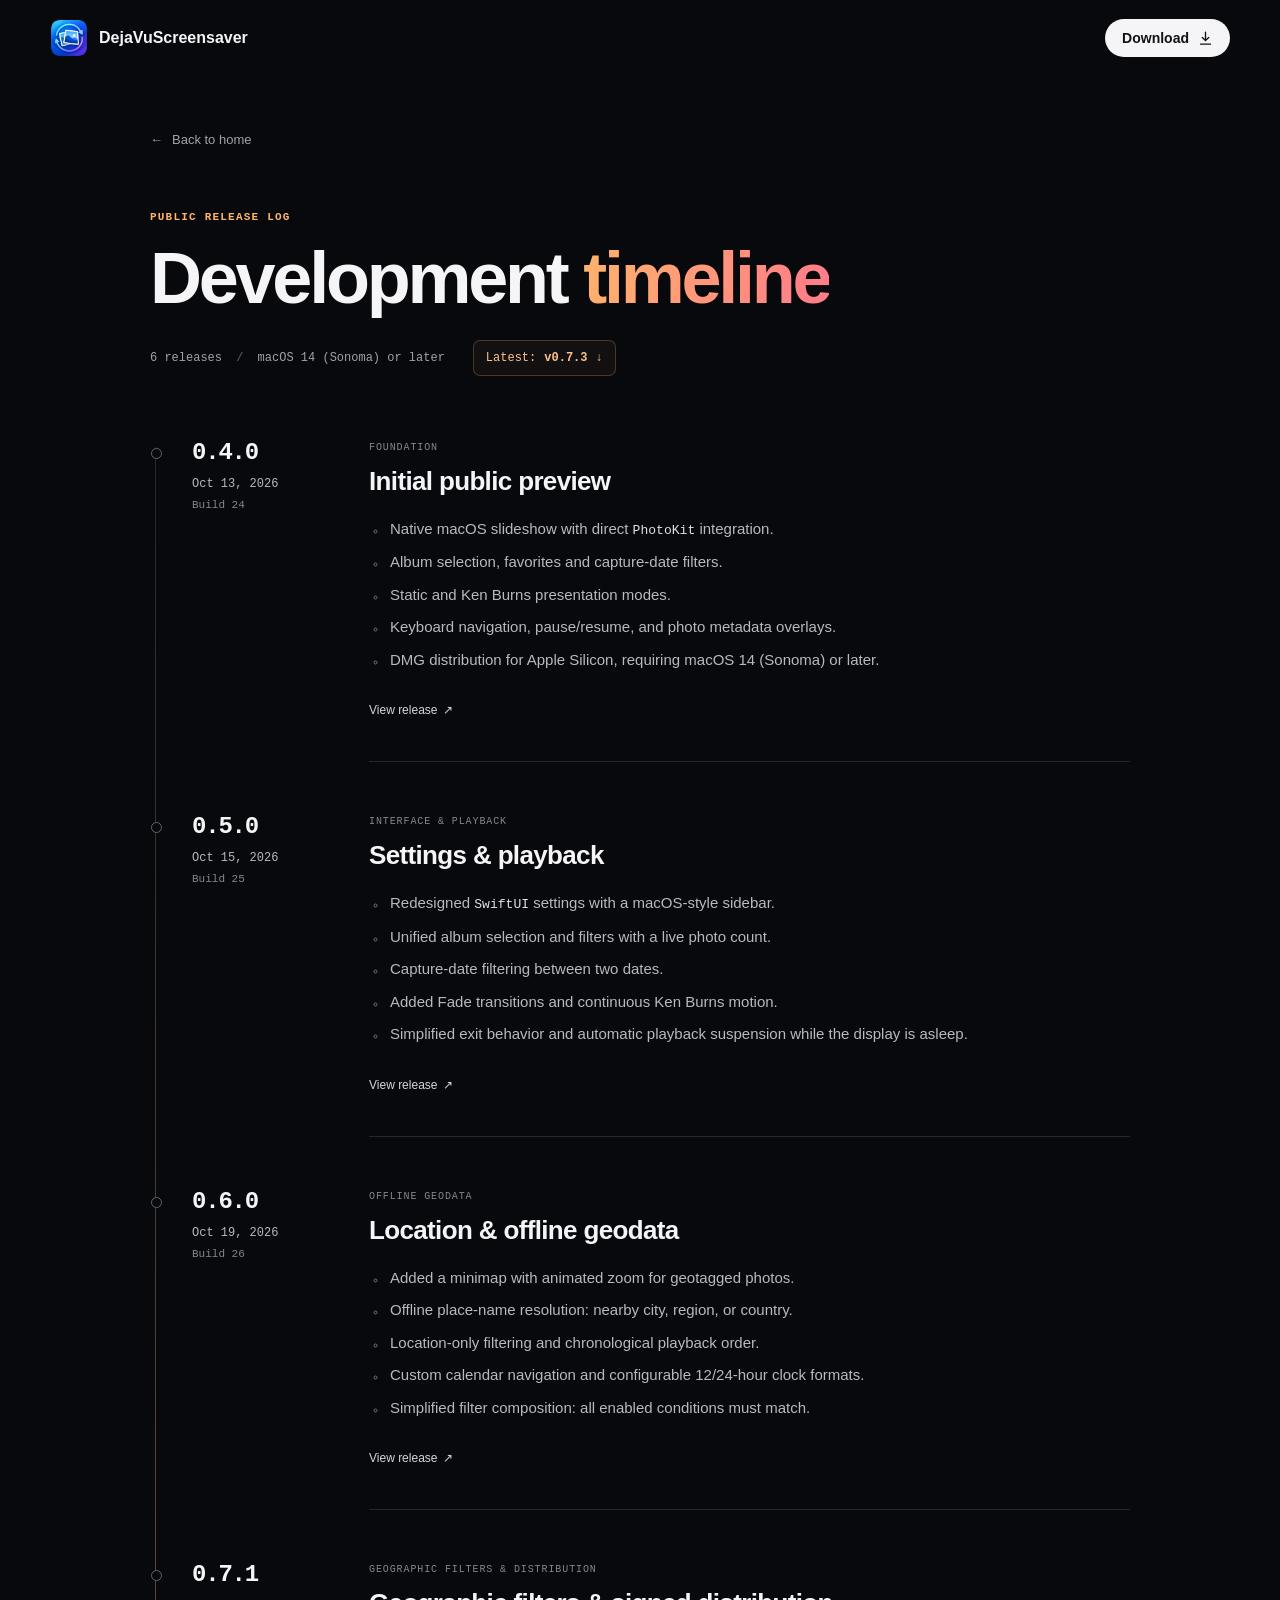
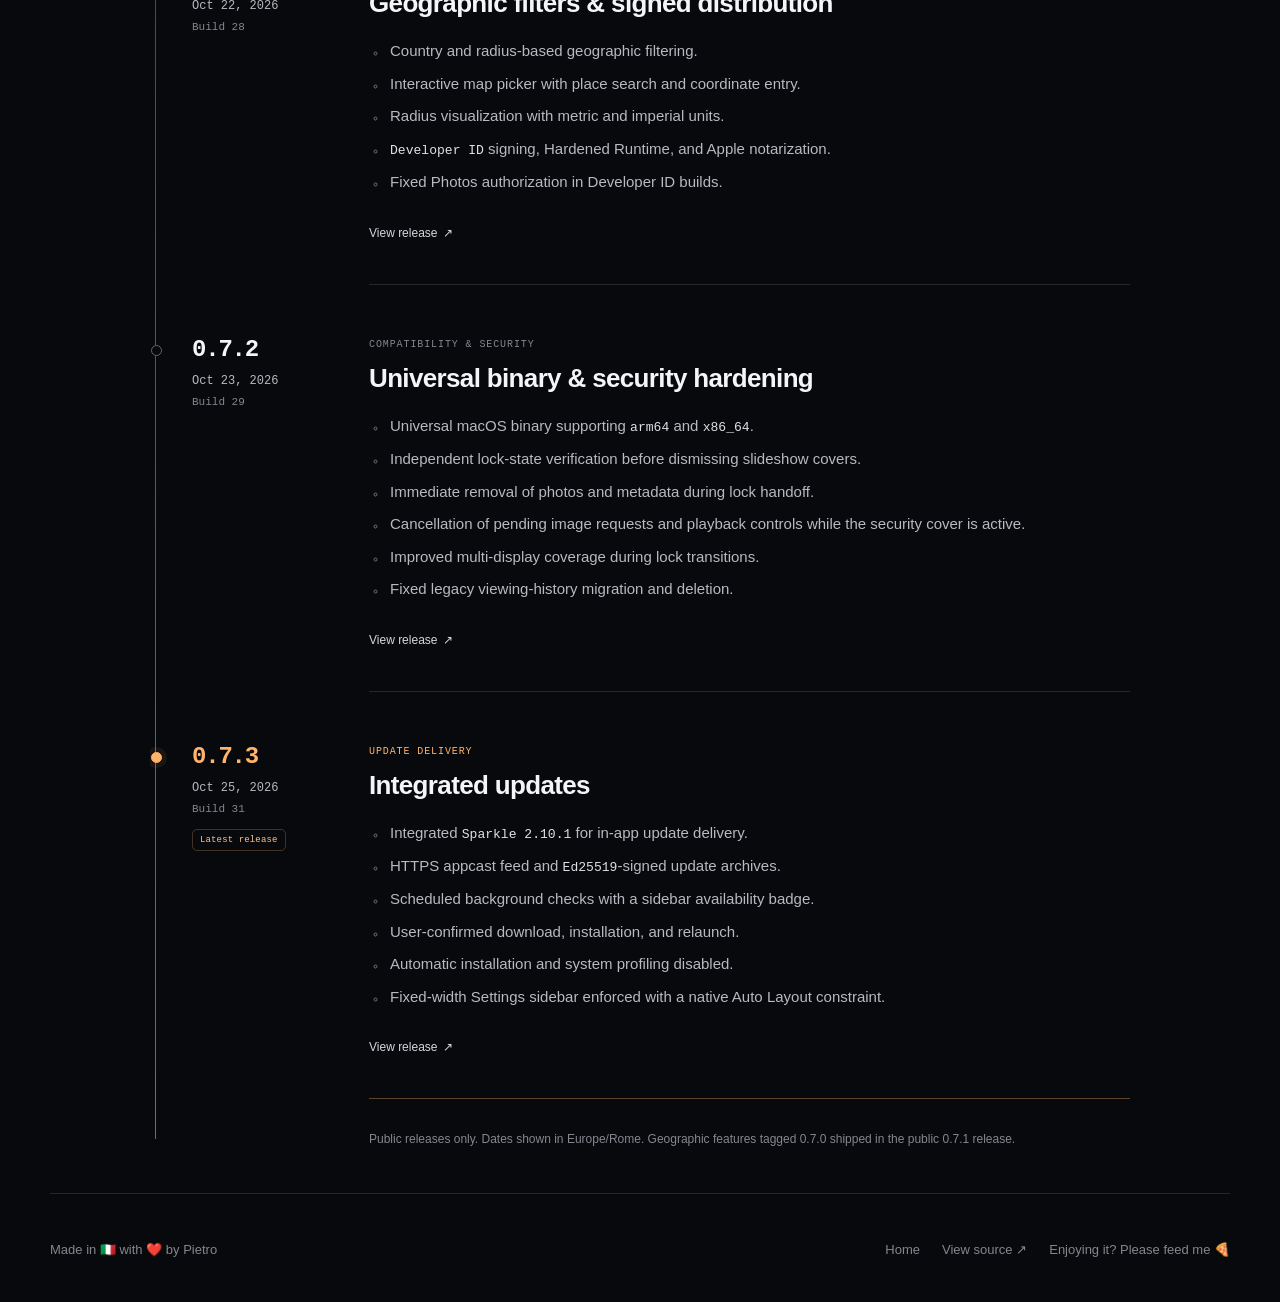
==== commit 513f105d: "Compact macOS requirement with accessible info tooltip and simplify timeline copy" ====
--- a/development-timeline.html
+++ b/development-timeline.html
@@ -9,8 +9,8 @@
   <title>Development timeline — DejaVuScreensaver</title>
   <link rel="canonical" href="https://dejavuscreensaver.github.io/development-timeline.html">
   <link rel="icon" href="assets/app-icon.png">
-  <link rel="stylesheet" href="styles.css?v=20261023c">
-  <link rel="stylesheet" href="timeline.css?v=20261025">
+  <link rel="stylesheet" href="styles.css?v=20261025b">
+  <link rel="stylesheet" href="timeline.css?v=20261025b">
 </head>
 <body class="timeline-page">
   <a class="skip-link" href="#timeline">Skip to releases</a>
@@ -32,7 +32,6 @@
       <a class="back-link" href="index.html"><span aria-hidden="true">←</span> Back to home</a>
       <p class="eyebrow">Public release log</p>
       <h1>Development <span>timeline</span></h1>
-      <p class="timeline-lede">From the first public preview to integrated updates.<br> Every release, and the engineering behind it.</p>
       <div class="timeline-summary">
         <span>6 releases <span aria-hidden="true">/</span> macOS 14 (Sonoma) or later</span>
         <a href="#v0-7-3">Latest: <strong>v0.7.3</strong> <span aria-hidden="true">↓</span></a>
@@ -164,10 +163,6 @@
       </li>
     </ol>
     <p class="timeline-note">Public releases only. Dates shown in Europe/Rome. Geographic features tagged 0.7.0 shipped in the public 0.7.1 release.</p>
-    <div class="timeline-end">
-      <span>Built in the open.</span>
-      <a href="https://github.com/DejaVuScreensaver/DejaVuScreensaver" target="_blank" rel="noopener noreferrer">Explore the source <span aria-hidden="true">↗</span></a>
-    </div>
   </main>
 
   <footer class="shell">
--- a/styles.css
+++ b/styles.css
@@ -39,6 +39,14 @@
 .eyebrow { margin: 0 0 18px; color: #9cb7ff; font-size: 12px; font-weight: 720; letter-spacing: .11em; text-transform: uppercase; }
 .eyebrow a { color: inherit; text-decoration: underline; text-decoration-color: rgba(156,183,255,.4); text-underline-offset: 3px; }
 .eyebrow a:hover { color: #c3d3ff; text-decoration-color: currentColor; }
+.os-requirement { position: relative; display: inline-flex; align-items: center; gap: 3px; white-space: nowrap; }
+.os-info { position: relative; display: inline-grid; place-items: center; width: 24px; height: 24px; padding: 0; border: 0; background: transparent; color: inherit; cursor: pointer; vertical-align: middle; }
+.os-info::before { position: absolute; inset: -10px; content: ""; }
+.os-info svg { display: block; width: 15px; height: 15px; fill: none; stroke: currentColor; stroke-width: 1.7; stroke-linecap: round; }
+.os-info:hover { color: #d5e1ff; }
+.os-info:focus-visible { outline: 2px solid var(--blue); outline-offset: 2px; border-radius: 50%; }
+.os-tooltip { position: absolute; z-index: 40; top: calc(100% + 7px); right: 0; width: max-content; max-width: calc(100vw - 32px); padding: 9px 12px; border: 1px solid var(--line); border-radius: 8px; background: #1a1b21; color: var(--text); box-shadow: 0 10px 28px rgba(0,0,0,.35); font-size: 13px; font-weight: 400; line-height: 1.4; letter-spacing: normal; text-transform: none; }
+.os-tooltip::before { position: absolute; top: -10px; right: 0; left: 0; height: 10px; content: ""; }
 h1, h2, h3, p { margin-top: 0; }
 .hero h1 { max-width: 860px; margin-bottom: 28px; font-family: -apple-system, BlinkMacSystemFont, "SF Pro Display", "Helvetica Neue", Helvetica, Arial, sans-serif; font-size: clamp(44px, 4.6vw, 66px); font-weight: 700; line-height: 1.02; letter-spacing: -.035em; }
 .hero-phrase { display: block; }
@@ -281,6 +289,7 @@
   .nav nav .nav-download svg { width: 25px; height: 25px; }
   .nav nav { gap: 8px; }
   .hero h1 { font-size: clamp(45px, 14vw, 62px); }
+  .hero .eyebrow { font-size: 11px; letter-spacing: .07em; }
   .lede { font-size: 18px; }
   .actions { flex-direction: column; align-items: stretch; }
   .button { text-align: center; }
--- a/timeline.css
+++ b/timeline.css
@@ -8,7 +8,6 @@
 .timeline-intro .eyebrow { color: #ffb36b; font-family: ui-monospace, SFMono-Regular, Menlo, Consolas, monospace; font-size: 11px; }
 .timeline-intro h1 { margin-bottom: 24px; font-size: clamp(42px, 6vw, 72px); font-weight: 700; line-height: 1.04; letter-spacing: -.045em; }
 .timeline-intro h1 span { background: linear-gradient(100deg, #ffb36b, #ff7a8a); background-clip: text; -webkit-background-clip: text; color: transparent; }
-.timeline-lede { margin-bottom: 30px; color: var(--muted); font-size: 19px; line-height: 1.6; }
 .timeline-summary { display: flex; flex-wrap: wrap; align-items: center; gap: 16px 28px; font-family: ui-monospace, SFMono-Regular, Menlo, Consolas, monospace; font-size: 12px; }
 .timeline-summary > span { color: var(--muted); }
 .timeline-summary > span > span { margin-inline: 7px; color: #60616a; }
@@ -38,17 +37,12 @@
 .is-latest .release-content { border-bottom-color: rgba(255,179,107,.35); }
 .is-latest .release-category { color: #ffb36b; }
 .timeline-note { max-width: 680px; margin: -22px 0 44px 219px; color: #85868f; font-size: 12px; line-height: 1.7; }
-.timeline-end { display: flex; flex-wrap: wrap; gap: 12px 28px; justify-content: space-between; padding: 30px 0 52px; border-bottom: 1px solid var(--line); font-size: 15px; }
-.timeline-end > span { color: var(--muted); }
-.timeline-end a { color: var(--text); text-decoration: none; }
-.timeline-end a:hover { color: #ffc18f; }
+.timeline-page footer { border-top: 1px solid var(--line); }
 @media (max-width: 680px) {
   .timeline-intro { padding: 30px 0 48px; }
   .back-link { margin-bottom: 42px; }
   .timeline-intro h1 { font-size: clamp(40px, 10vw, 58px); }
   .timeline-intro h1 span { display: block; }
-  .timeline-lede { font-size: 17px; }
-  .timeline-lede br { display: none; }
   .timeline-entry { grid-template-columns: minmax(0, 1fr); row-gap: 22px; padding-left: 29px; padding-bottom: 40px; }
   .release-meta { flex-direction: row; flex-wrap: wrap; align-items: baseline; gap: 10px 14px; }
   .release-version-label { font-size: 22px; }
@@ -58,5 +52,4 @@
   .release-content { padding-bottom: 28px; }
   .release-content ul { font-size: 14px; }
   .timeline-note { margin: -12px 0 32px 29px; }
-  .timeline-end { padding-top: 22px; }
 }
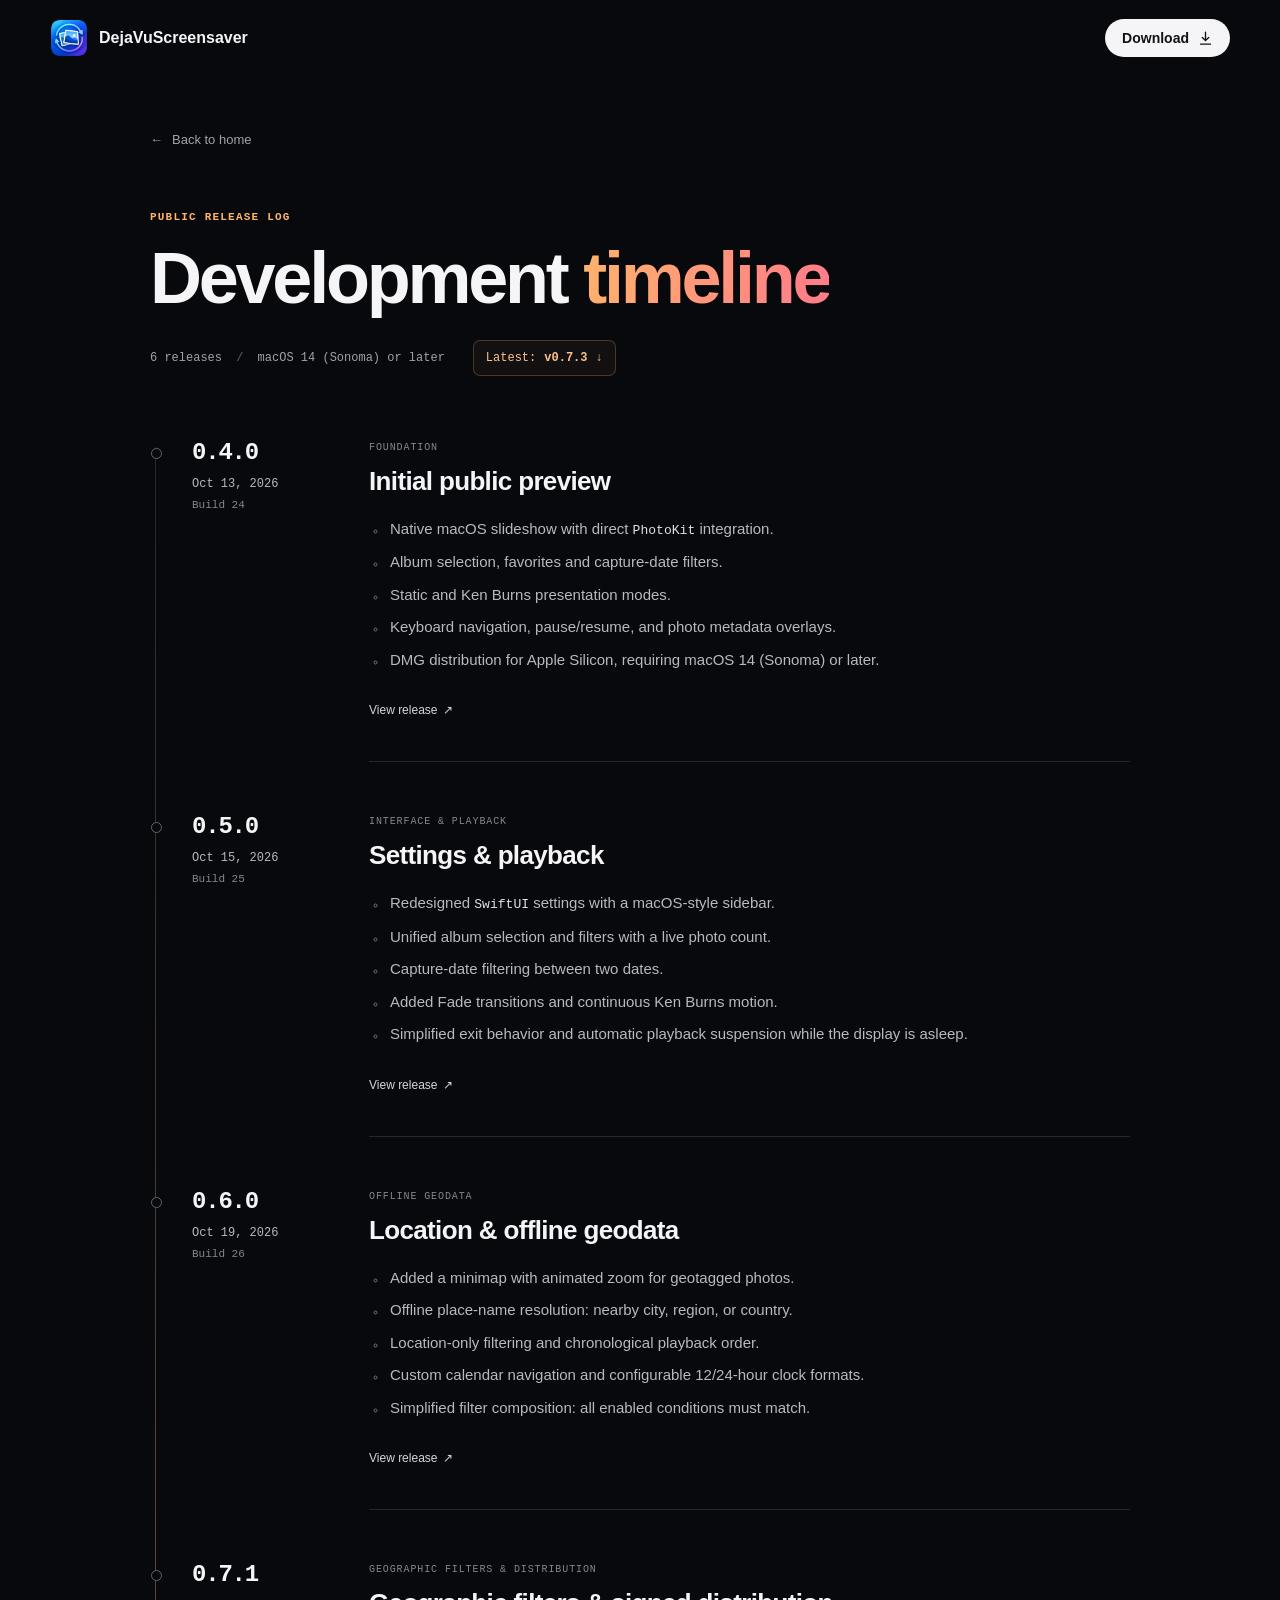
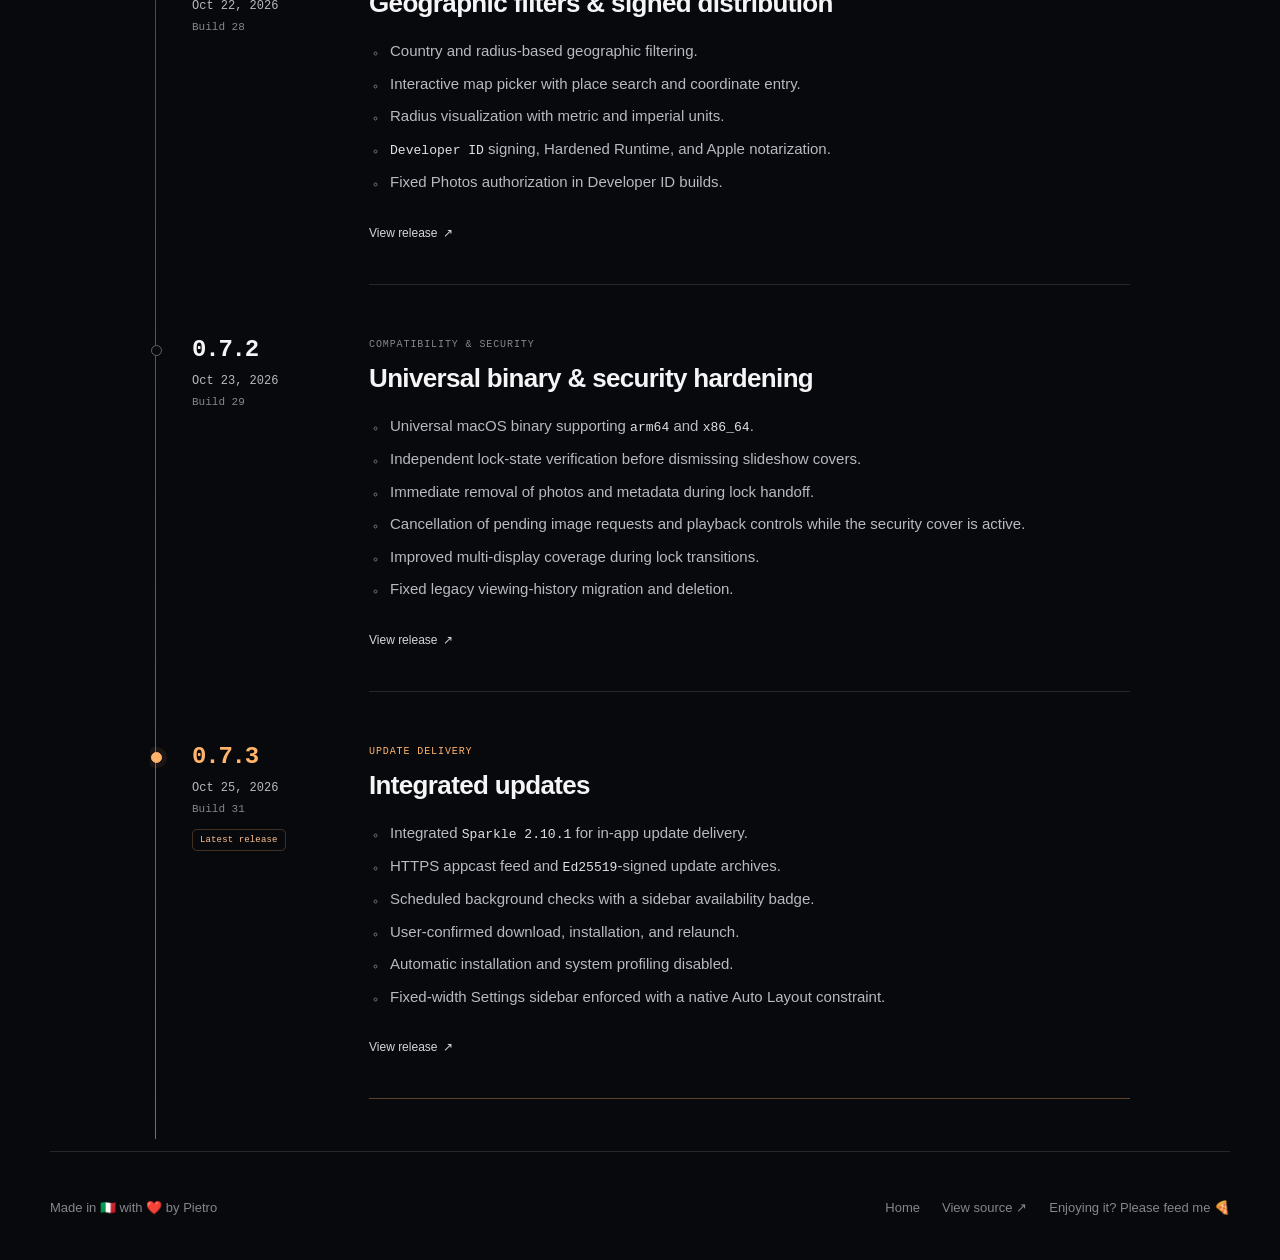
==== commit ab23d2ad: "Remove editorial note from development timeline" ====
--- a/development-timeline.html
+++ b/development-timeline.html
@@ -162,7 +162,6 @@
         </article>
       </li>
     </ol>
-    <p class="timeline-note">Public releases only. Dates shown in Europe/Rome. Geographic features tagged 0.7.0 shipped in the public 0.7.1 release.</p>
   </main>
 
   <footer class="shell">
--- a/styles.css
+++ b/styles.css
@@ -42,7 +42,7 @@
 .os-requirement { position: relative; display: inline-flex; align-items: center; gap: 3px; white-space: nowrap; }
 .os-info { position: relative; display: inline-grid; place-items: center; width: 24px; height: 24px; padding: 0; border: 0; background: transparent; color: inherit; cursor: pointer; vertical-align: middle; }
 .os-info::before { position: absolute; inset: -10px; content: ""; }
-.os-info svg { display: block; width: 15px; height: 15px; fill: none; stroke: currentColor; stroke-width: 1.7; stroke-linecap: round; }
+.os-info svg { display: block; width: 16px; height: 16px; fill: currentColor; }
 .os-info:hover { color: #d5e1ff; }
 .os-info:focus-visible { outline: 2px solid var(--blue); outline-offset: 2px; border-radius: 50%; }
 .os-tooltip { position: absolute; z-index: 40; top: calc(100% + 7px); right: 0; width: max-content; max-width: calc(100vw - 32px); padding: 9px 12px; border: 1px solid var(--line); border-radius: 8px; background: #1a1b21; color: var(--text); box-shadow: 0 10px 28px rgba(0,0,0,.35); font-size: 13px; font-weight: 400; line-height: 1.4; letter-spacing: normal; text-transform: none; }
--- a/timeline.css
+++ b/timeline.css
@@ -36,7 +36,6 @@
 .latest-badge { margin-top: 6px; padding: 5px 7px; border: 1px solid rgba(255,179,107,.24); border-radius: 5px; color: #ffc18f; font-size: 9px; letter-spacing: .015em; }
 .is-latest .release-content { border-bottom-color: rgba(255,179,107,.35); }
 .is-latest .release-category { color: #ffb36b; }
-.timeline-note { max-width: 680px; margin: -22px 0 44px 219px; color: #85868f; font-size: 12px; line-height: 1.7; }
 .timeline-page footer { border-top: 1px solid var(--line); }
 @media (max-width: 680px) {
   .timeline-intro { padding: 30px 0 48px; }
@@ -51,5 +50,4 @@
   .release-content h2 { font-size: 23px; }
   .release-content { padding-bottom: 28px; }
   .release-content ul { font-size: 14px; }
-  .timeline-note { margin: -12px 0 32px 29px; }
 }
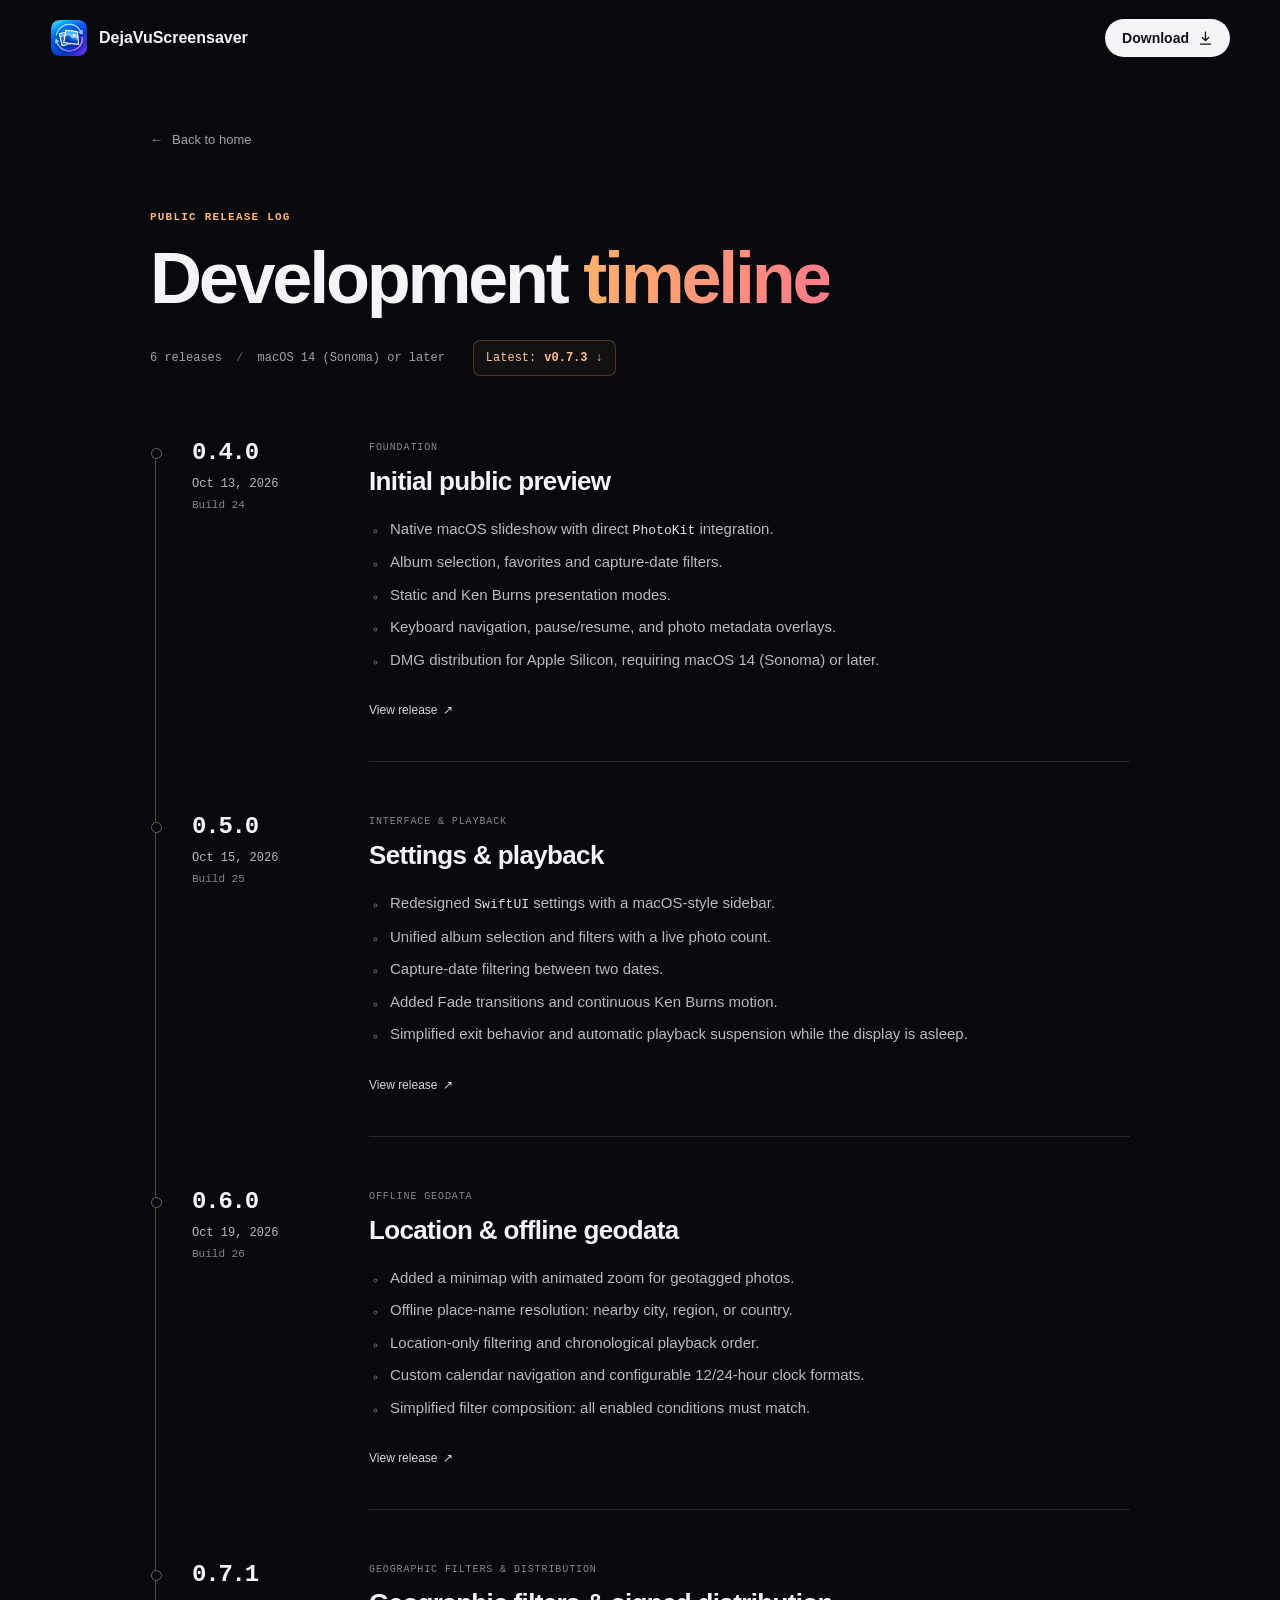
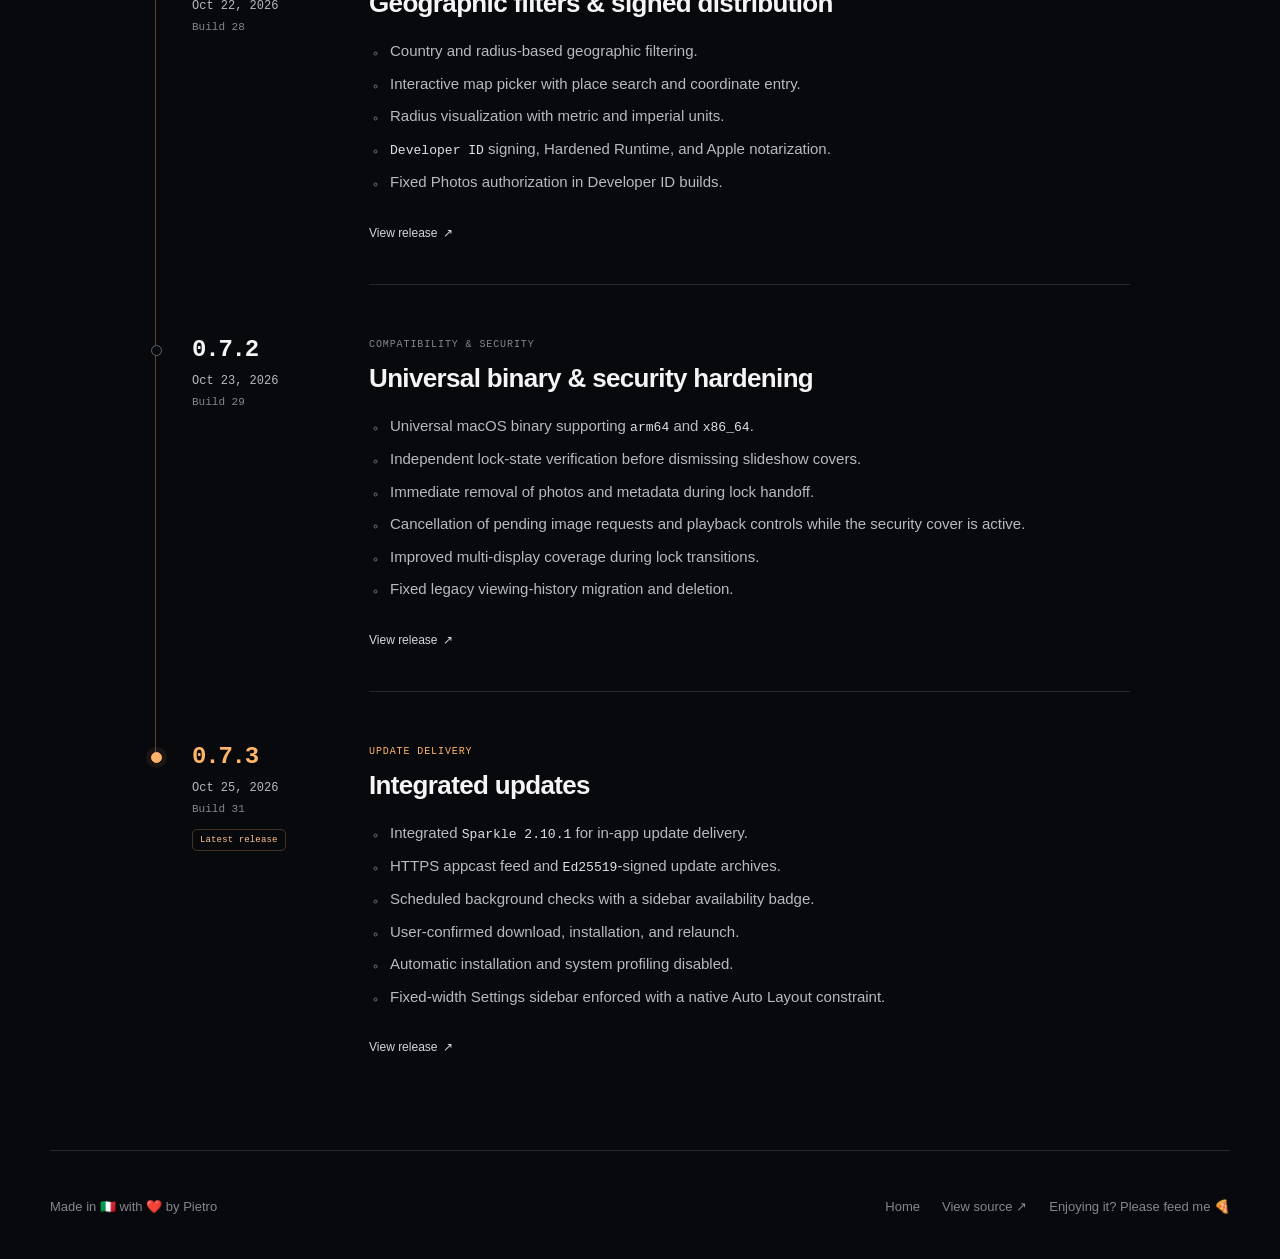
==== commit 28d1a375: "Fix timeline endpoint and unclipped latest release marker" ====
--- a/development-timeline.html
+++ b/development-timeline.html
@@ -10,7 +10,7 @@
   <link rel="canonical" href="https://dejavuscreensaver.github.io/development-timeline.html">
   <link rel="icon" href="assets/app-icon.png">
   <link rel="stylesheet" href="styles.css?v=20261025b">
-  <link rel="stylesheet" href="timeline.css?v=20261025b">
+  <link rel="stylesheet" href="timeline.css?v=20261025d">
 </head>
 <body class="timeline-page">
   <a class="skip-link" href="#timeline">Skip to releases</a>
--- a/timeline.css
+++ b/timeline.css
@@ -1,7 +1,7 @@
 .timeline-page a:focus-visible { outline: 2px solid var(--blue); outline-offset: 5px; border-radius: 3px; }
 .skip-link { position: absolute; top: 12px; left: 12px; z-index: 10; padding: 12px 18px; background: var(--text); color: var(--bg); transform: translateY(-160%); }
 .skip-link:focus { transform: none; }
-.timeline-shell { --max: 980px; }
+.timeline-shell { --max: 980px; overflow: visible; }
 .timeline-intro { padding: 54px 0 64px; }
 .back-link { display: inline-flex; align-items: center; gap: 9px; margin-bottom: 64px; color: var(--muted); font-size: 13px; text-decoration: none; }
 .back-link:hover { color: var(--text); }
@@ -14,9 +14,10 @@
 .timeline-summary a { display: inline-flex; gap: 8px; align-items: center; min-height: 36px; padding: 8px 12px; border: 1px solid rgba(255,179,107,.24); border-radius: 7px; color: #ffc18f; background: rgba(255,179,107,.045); text-decoration: none; }
 .timeline-summary a:hover { background: rgba(255,179,107,.1); }
 .release-timeline { position: relative; list-style: none; margin: 0; padding: 0; }
-.release-timeline::before { position: absolute; top: 7px; bottom: 12px; left: 5px; width: 1px; background: linear-gradient(var(--line), rgba(255,179,107,.55)); content: ""; }
 .timeline-entry { position: relative; display: grid; grid-template-columns: 135px minmax(0, 1fr); column-gap: 42px; padding: 0 0 52px 42px; scroll-margin-top: 32px; }
-.timeline-entry::before { position: absolute; top: 8px; left: 1px; width: 9px; height: 9px; border: 1px solid #62636c; border-radius: 50%; background: var(--bg); content: ""; }
+.timeline-entry::after { position: absolute; top: 12px; bottom: -12px; left: 5px; width: 1px; background: rgba(255,179,107,.35); content: ""; }
+.timeline-entry:last-child::after { display: none; }
+.timeline-entry::before { position: absolute; z-index: 1; top: 8px; left: 1px; width: 9px; height: 9px; border: 1px solid #62636c; border-radius: 50%; background: var(--bg); content: ""; }
 .release-meta { display: flex; flex-direction: column; align-items: flex-start; gap: 8px; padding-top: 1px; font-family: ui-monospace, SFMono-Regular, Menlo, Consolas, monospace; }
 .release-version-label { color: var(--text); font-size: 24px; font-weight: 600; letter-spacing: -.05em; line-height: 1; }
 .release-meta time { margin-top: 4px; color: #b8b9c0; font-size: 12px; }
@@ -34,7 +35,7 @@
 .is-latest::before { border-color: #ffb36b; background: #ffb36b; box-shadow: 0 0 0 5px rgba(255,179,107,.08); }
 .is-latest .release-version-label { color: #ffb36b; }
 .latest-badge { margin-top: 6px; padding: 5px 7px; border: 1px solid rgba(255,179,107,.24); border-radius: 5px; color: #ffc18f; font-size: 9px; letter-spacing: .015em; }
-.is-latest .release-content { border-bottom-color: rgba(255,179,107,.35); }
+.timeline-entry:last-child .release-content { border-bottom: 0; }
 .is-latest .release-category { color: #ffb36b; }
 .timeline-page footer { border-top: 1px solid var(--line); }
 @media (max-width: 680px) {
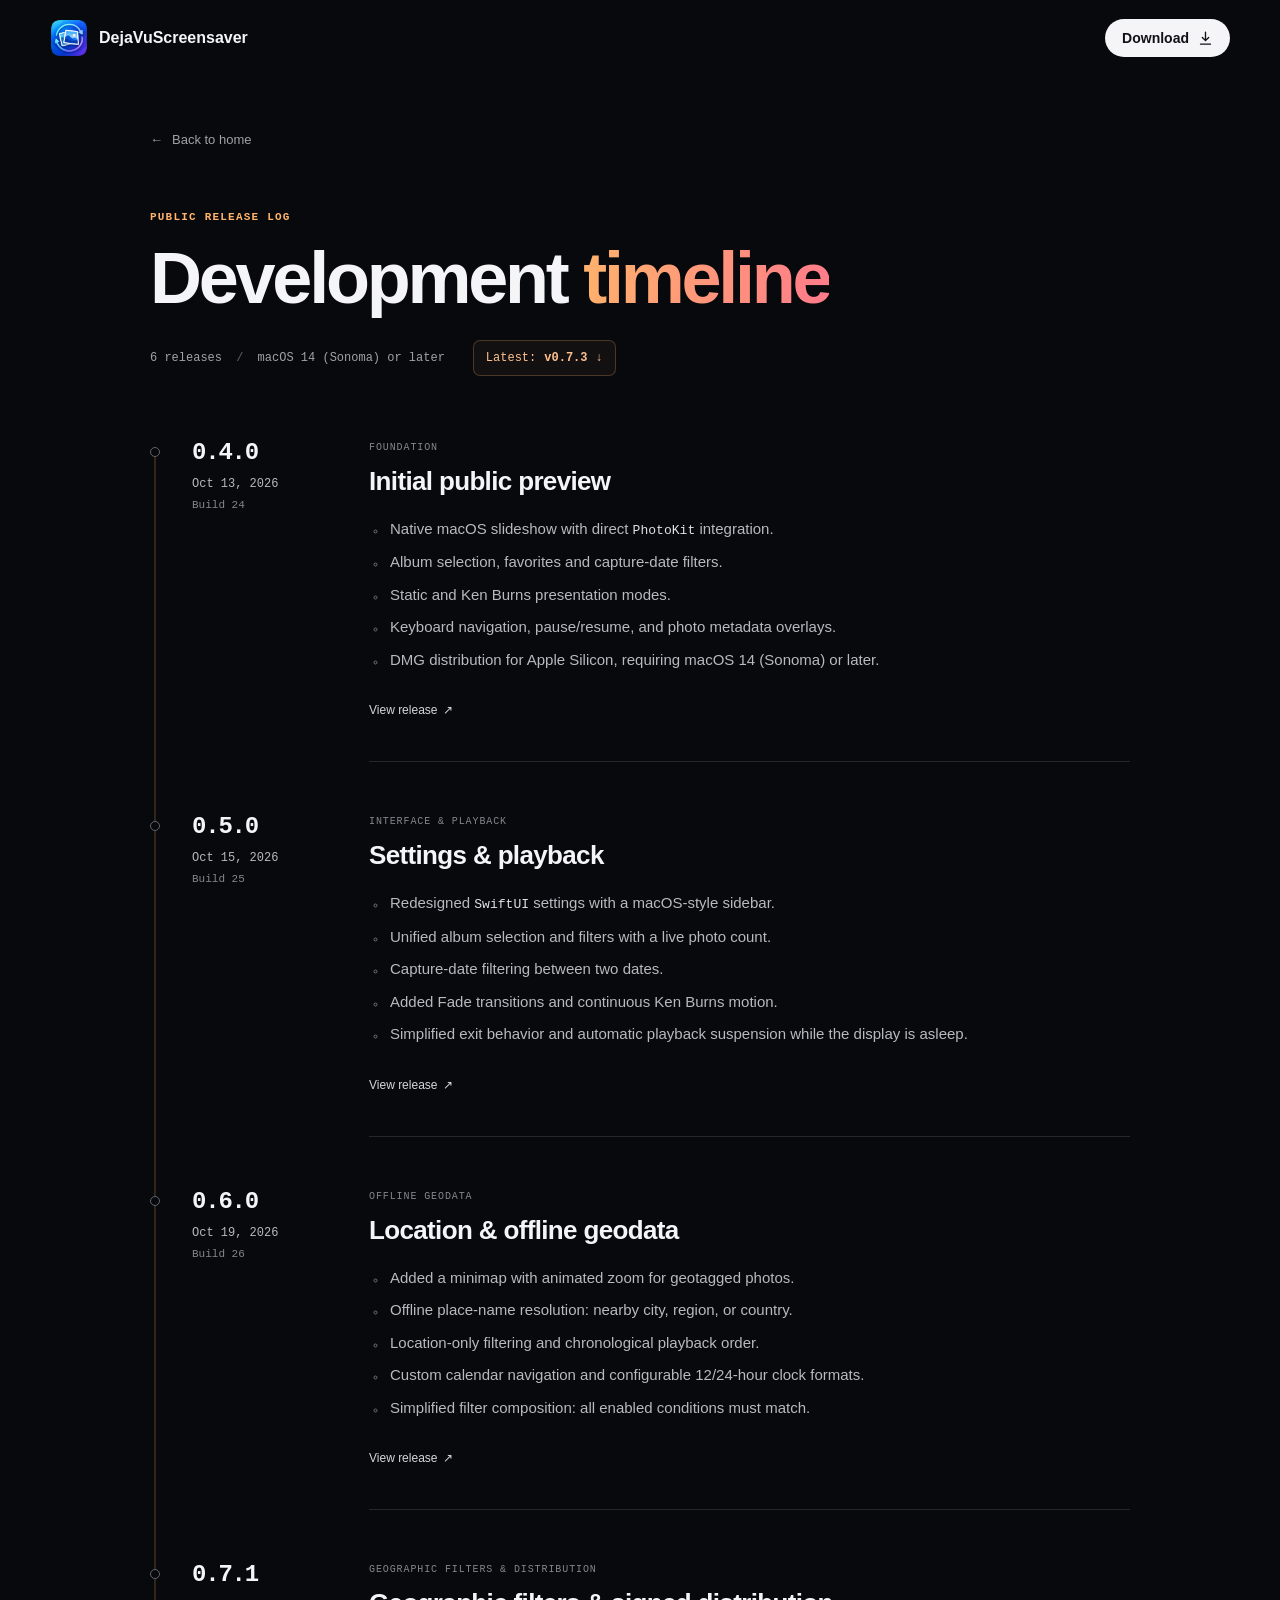
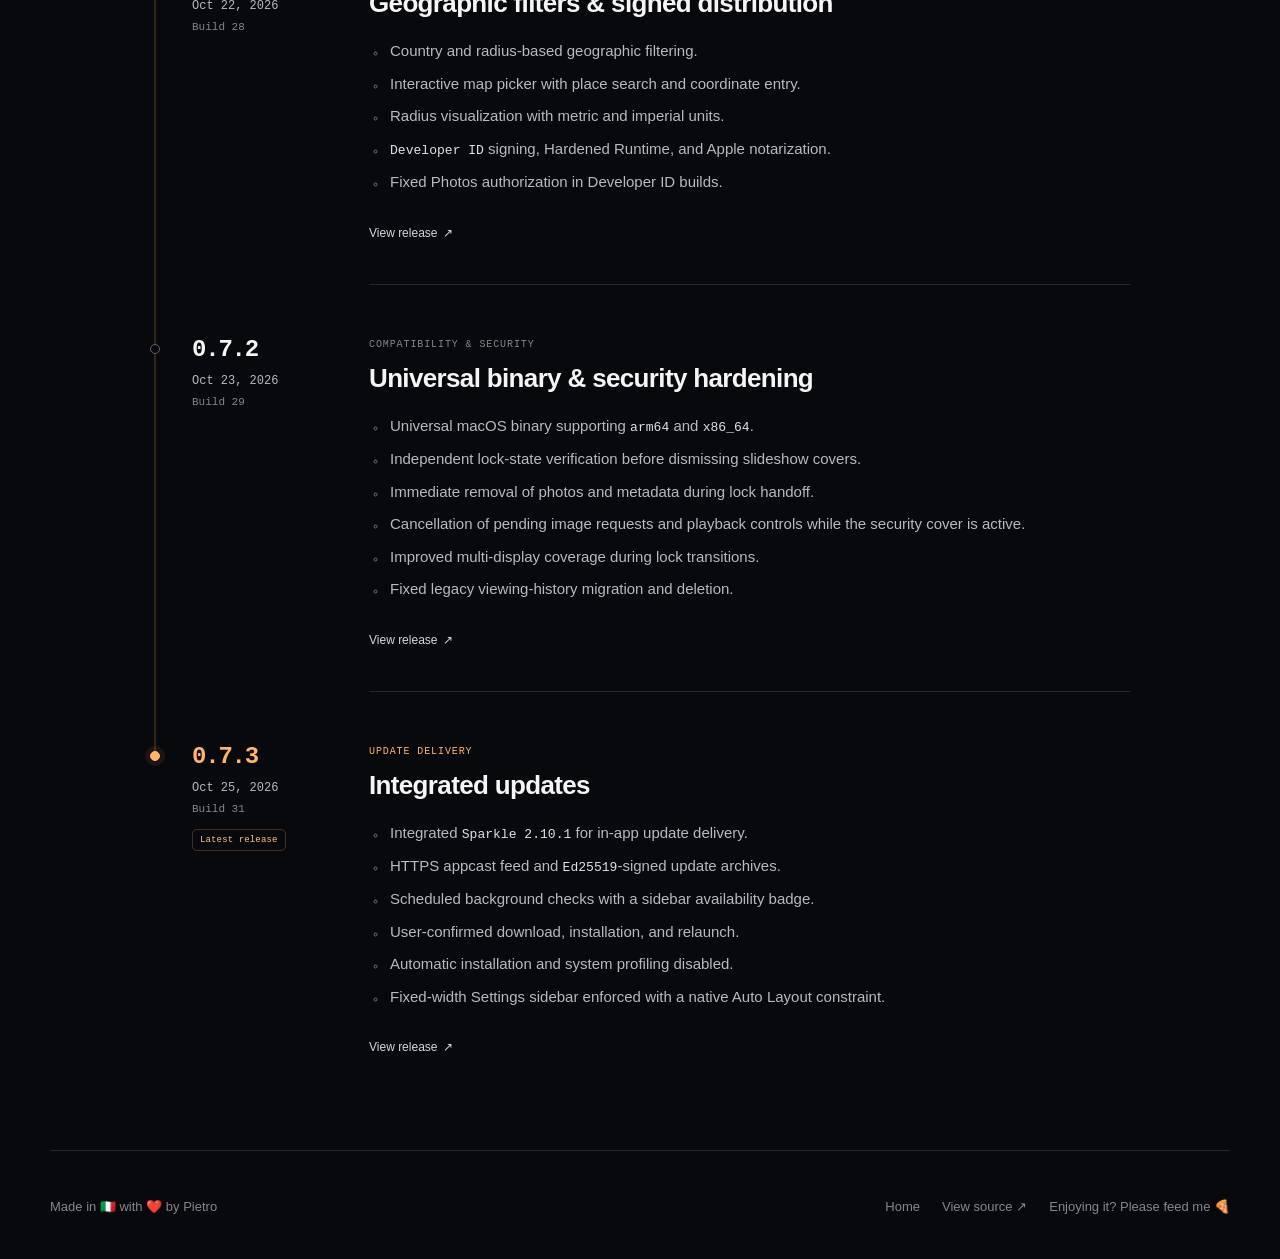
==== commit 47230bb0: "Centre timeline markers precisely on connector axis" ====
--- a/development-timeline.html
+++ b/development-timeline.html
@@ -10,7 +10,7 @@
   <link rel="canonical" href="https://dejavuscreensaver.github.io/development-timeline.html">
   <link rel="icon" href="assets/app-icon.png">
   <link rel="stylesheet" href="styles.css?v=20261025b">
-  <link rel="stylesheet" href="timeline.css?v=20261025d">
+  <link rel="stylesheet" href="timeline.css?v=20261025e">
 </head>
 <body class="timeline-page">
   <a class="skip-link" href="#timeline">Skip to releases</a>
--- a/timeline.css
+++ b/timeline.css
@@ -15,9 +15,9 @@
 .timeline-summary a:hover { background: rgba(255,179,107,.1); }
 .release-timeline { position: relative; list-style: none; margin: 0; padding: 0; }
 .timeline-entry { position: relative; display: grid; grid-template-columns: 135px minmax(0, 1fr); column-gap: 42px; padding: 0 0 52px 42px; scroll-margin-top: 32px; }
-.timeline-entry::after { position: absolute; top: 12px; bottom: -12px; left: 5px; width: 1px; background: rgba(255,179,107,.35); content: ""; }
+.timeline-entry::after { position: absolute; top: 12px; bottom: -12px; left: 5px; transform: translateX(-50%); width: 1px; background: rgba(255,179,107,.35); content: ""; }
 .timeline-entry:last-child::after { display: none; }
-.timeline-entry::before { position: absolute; z-index: 1; top: 8px; left: 1px; width: 9px; height: 9px; border: 1px solid #62636c; border-radius: 50%; background: var(--bg); content: ""; }
+.timeline-entry::before { position: absolute; z-index: 1; box-sizing: border-box; top: 7px; left: 5px; transform: translateX(-50%); width: 10px; height: 10px; border: 1px solid #62636c; border-radius: 50%; background: var(--bg); content: ""; }
 .release-meta { display: flex; flex-direction: column; align-items: flex-start; gap: 8px; padding-top: 1px; font-family: ui-monospace, SFMono-Regular, Menlo, Consolas, monospace; }
 .release-version-label { color: var(--text); font-size: 24px; font-weight: 600; letter-spacing: -.05em; line-height: 1; }
 .release-meta time { margin-top: 4px; color: #b8b9c0; font-size: 12px; }
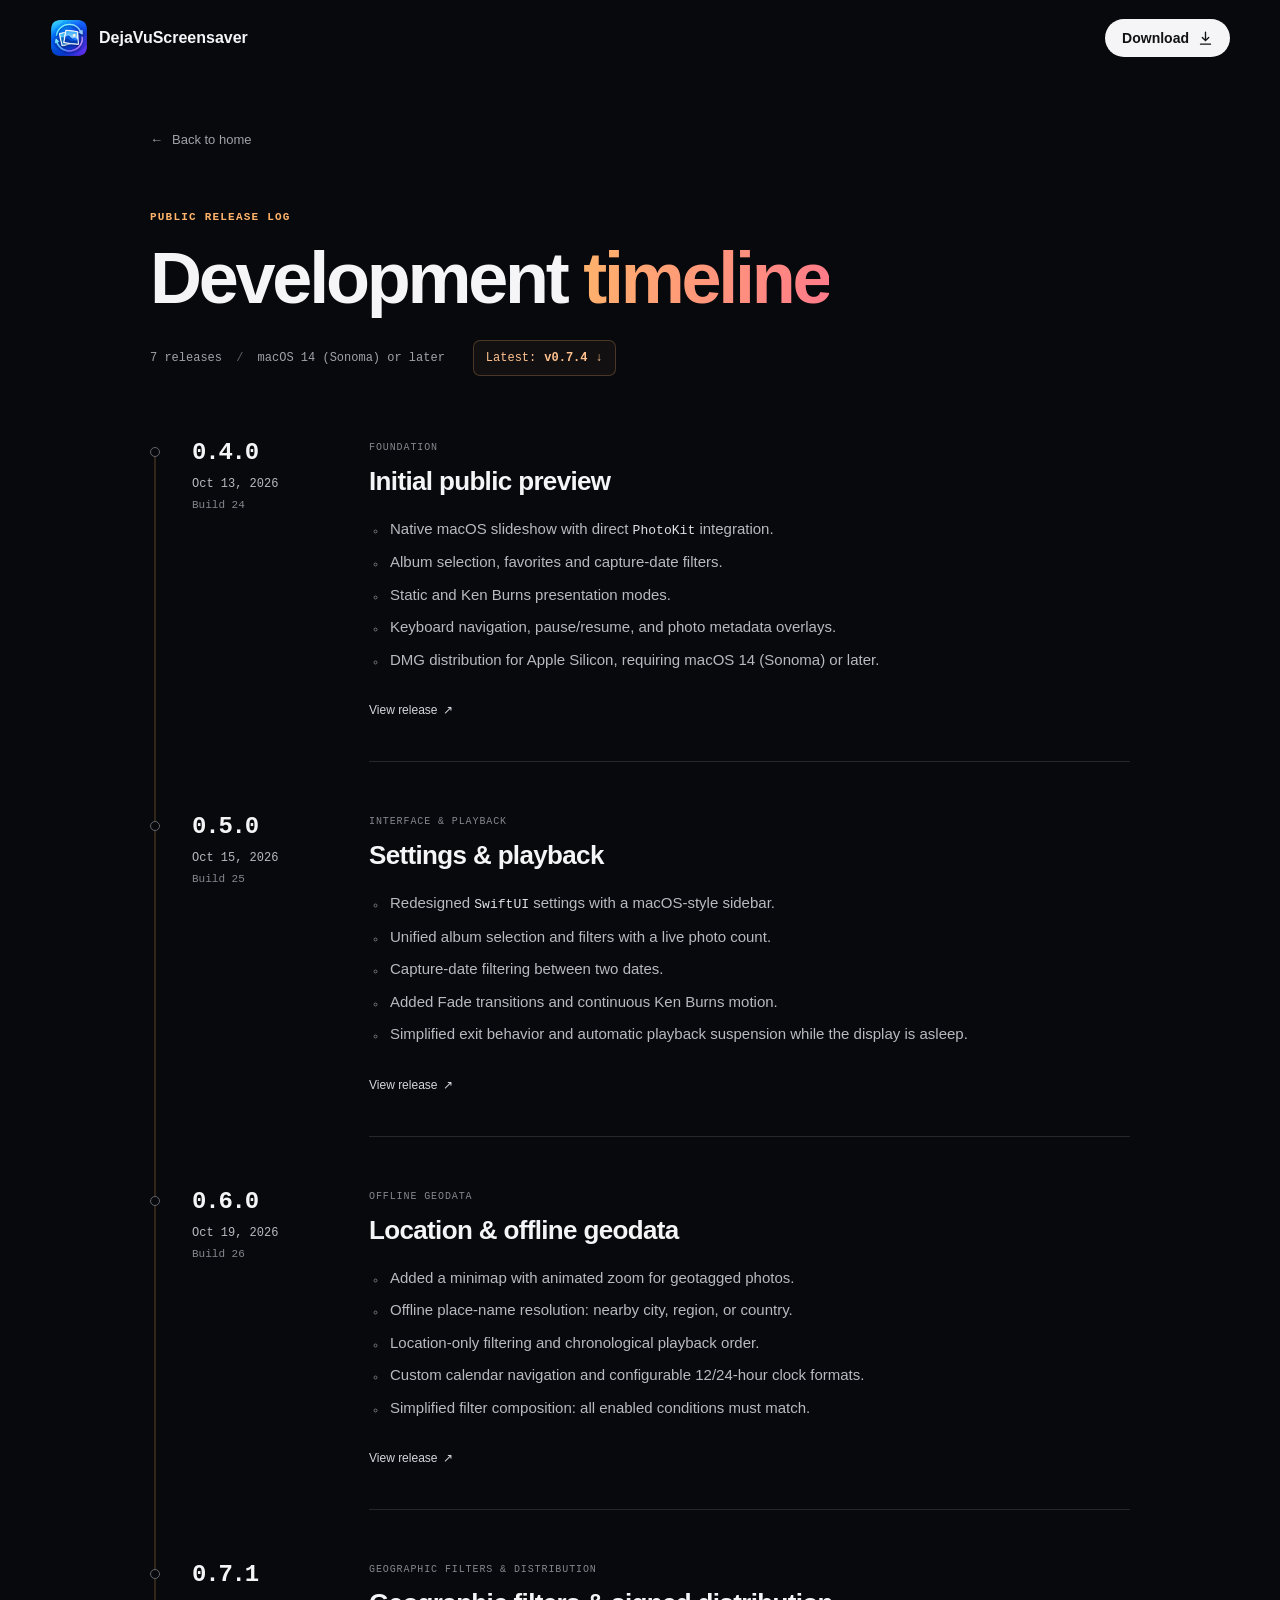
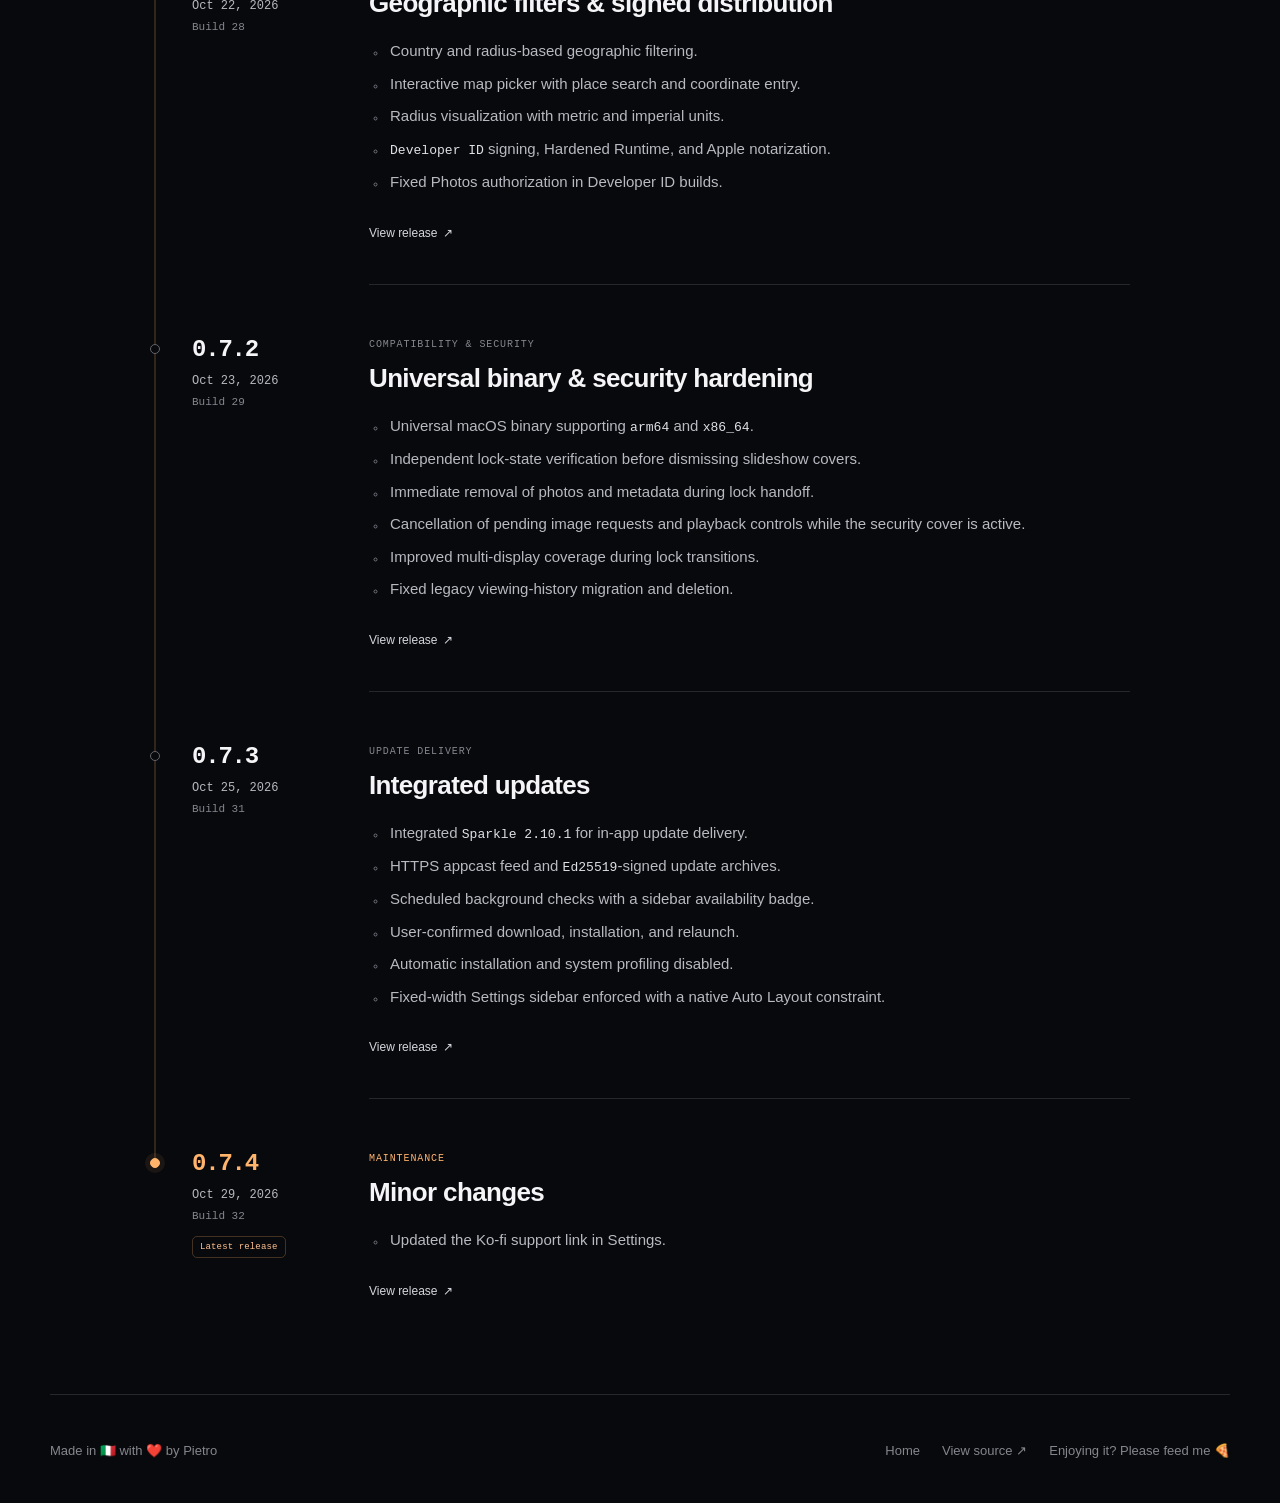
==== commit b092a160: "Update Ko-fi link and add 0.7.4 minor changes to timeline" ====
--- a/development-timeline.html
+++ b/development-timeline.html
@@ -10,7 +10,7 @@
   <link rel="canonical" href="https://dejavuscreensaver.github.io/development-timeline.html">
   <link rel="icon" href="assets/app-icon.png">
   <link rel="stylesheet" href="styles.css?v=20261025b">
-  <link rel="stylesheet" href="timeline.css?v=20261025e">
+  <link rel="stylesheet" href="timeline.css?v=20261025f">
 </head>
 <body class="timeline-page">
   <a class="skip-link" href="#timeline">Skip to releases</a>
@@ -33,8 +33,8 @@
       <p class="eyebrow">Public release log</p>
       <h1>Development <span>timeline</span></h1>
       <div class="timeline-summary">
-        <span>6 releases <span aria-hidden="true">/</span> macOS 14 (Sonoma) or later</span>
-        <a href="#v0-7-3">Latest: <strong>v0.7.3</strong> <span aria-hidden="true">↓</span></a>
+        <span>7 releases <span aria-hidden="true">/</span> macOS 14 (Sonoma) or later</span>
+        <a href="#v0-7-4">Latest: <strong>v0.7.4</strong> <span aria-hidden="true">↓</span></a>
       </div>
     </header>
 
@@ -140,12 +140,11 @@
         </article>
       </li>
 
-      <li class="timeline-entry is-latest" id="v0-7-3">
+      <li class="timeline-entry" id="v0-7-3">
         <div class="release-meta">
           <span class="release-version-label">0.7.3</span>
           <time datetime="2026-10-25">Oct 25, 2026</time>
           <span class="release-build">Build 31</span>
-          <span class="latest-badge">Latest release</span>
         </div>
         <article class="release-content" aria-labelledby="release-073-title">
           <p class="release-category">Update delivery</p>
@@ -161,6 +160,23 @@
           <a class="release-link" href="https://github.com/DejaVuScreensaver/DejaVuScreensaver/releases/tag/v0.7.3" target="_blank" rel="noopener noreferrer" aria-label="View the 0.7.3 release on GitHub">View release <span aria-hidden="true">↗</span></a>
         </article>
       </li>
+
+      <li class="timeline-entry is-latest" id="v0-7-4">
+        <div class="release-meta">
+          <span class="release-version-label">0.7.4</span>
+          <time datetime="2026-10-29">Oct 29, 2026</time>
+          <span class="release-build">Build 32</span>
+          <span class="latest-badge">Latest release</span>
+        </div>
+        <article class="release-content" aria-labelledby="release-074-title">
+          <p class="release-category">Maintenance</p>
+          <h2 id="release-074-title">Minor changes</h2>
+          <ul>
+            <li>Updated the Ko-fi support link in Settings.</li>
+          </ul>
+          <a class="release-link" href="https://github.com/DejaVuScreensaver/DejaVuScreensaver/releases/tag/v0.7.4" target="_blank" rel="noopener noreferrer" aria-label="View the 0.7.4 release on GitHub">View release <span aria-hidden="true">↗</span></a>
+        </article>
+      </li>
     </ol>
   </main>
 
@@ -169,7 +185,7 @@
     <div>
       <a href="index.html">Home</a>
       <a href="https://github.com/DejaVuScreensaver/DejaVuScreensaver" target="_blank" rel="noopener noreferrer">View source ↗</a>
-      <a href="https://ko-fi.com/feedpippopizza">Enjoying it? Please feed me 🍕</a>
+      <a href="https://ko-fi.com/feedpietropizza">Enjoying it? Please feed me 🍕</a>
     </div>
   </footer>
 </body>
--- a/styles.css
+++ b/styles.css
@@ -40,11 +40,10 @@
 .eyebrow a { color: inherit; text-decoration: underline; text-decoration-color: rgba(156,183,255,.4); text-underline-offset: 3px; }
 .eyebrow a:hover { color: #c3d3ff; text-decoration-color: currentColor; }
 .os-requirement { position: relative; display: inline-flex; align-items: center; gap: 3px; white-space: nowrap; }
-.os-info { position: relative; display: inline-grid; place-items: center; width: 24px; height: 24px; padding: 0; border: 0; background: transparent; color: inherit; cursor: pointer; vertical-align: middle; }
+.os-info { position: relative; display: inline-flex; align-items: center; min-height: 24px; padding: 0; border: 0; background: transparent; color: inherit; font: inherit; letter-spacing: inherit; text-transform: inherit; cursor: help; }
 .os-info::before { position: absolute; inset: -10px; content: ""; }
-.os-info svg { display: block; width: 16px; height: 16px; fill: currentColor; }
 .os-info:hover { color: #d5e1ff; }
-.os-info:focus-visible { outline: 2px solid var(--blue); outline-offset: 2px; border-radius: 50%; }
+.os-info:focus-visible { outline: 2px solid var(--blue); outline-offset: 3px; border-radius: 3px; }
 .os-tooltip { position: absolute; z-index: 40; top: calc(100% + 7px); right: 0; width: max-content; max-width: calc(100vw - 32px); padding: 9px 12px; border: 1px solid var(--line); border-radius: 8px; background: #1a1b21; color: var(--text); box-shadow: 0 10px 28px rgba(0,0,0,.35); font-size: 13px; font-weight: 400; line-height: 1.4; letter-spacing: normal; text-transform: none; }
 .os-tooltip::before { position: absolute; top: -10px; right: 0; left: 0; height: 10px; content: ""; }
 h1, h2, h3, p { margin-top: 0; }
--- a/timeline.css
+++ b/timeline.css
@@ -32,7 +32,7 @@
 .release-content code { color: #e0e1e7; font-family: ui-monospace, SFMono-Regular, Menlo, Consolas, monospace; font-size: .87em; overflow-wrap: anywhere; }
 .release-link { display: inline-flex; align-items: center; gap: 6px; min-height: 30px; color: #d5d6dd; font-size: 12px; text-decoration: none; }
 .release-link:hover { color: #ffc18f; }
-.is-latest::before { border-color: #ffb36b; background: #ffb36b; box-shadow: 0 0 0 5px rgba(255,179,107,.08); }
+.is-latest::before { border-color: #ffb36b; background: #ffb36b; box-shadow: 0 0 0 5px rgba(255,179,107,.08); animation: latest-dot-breathe 3s ease-in-out infinite; }
 .is-latest .release-version-label { color: #ffb36b; }
 .latest-badge { margin-top: 6px; padding: 5px 7px; border: 1px solid rgba(255,179,107,.24); border-radius: 5px; color: #ffc18f; font-size: 9px; letter-spacing: .015em; }
 .timeline-entry:last-child .release-content { border-bottom: 0; }
@@ -52,3 +52,11 @@
   .release-content { padding-bottom: 28px; }
   .release-content ul { font-size: 14px; }
 }
+
+@keyframes latest-dot-breathe {
+  0%, 100% { box-shadow: 0 0 0 4px rgba(255,179,107,.06), 0 0 6px rgba(255,179,107,.12); }
+  50% { box-shadow: 0 0 0 8px rgba(255,179,107,.14), 0 0 20px rgba(255,179,107,.4); }
+}
+@media (prefers-reduced-motion: reduce) {
+  .is-latest::before { animation: none; }
+}
